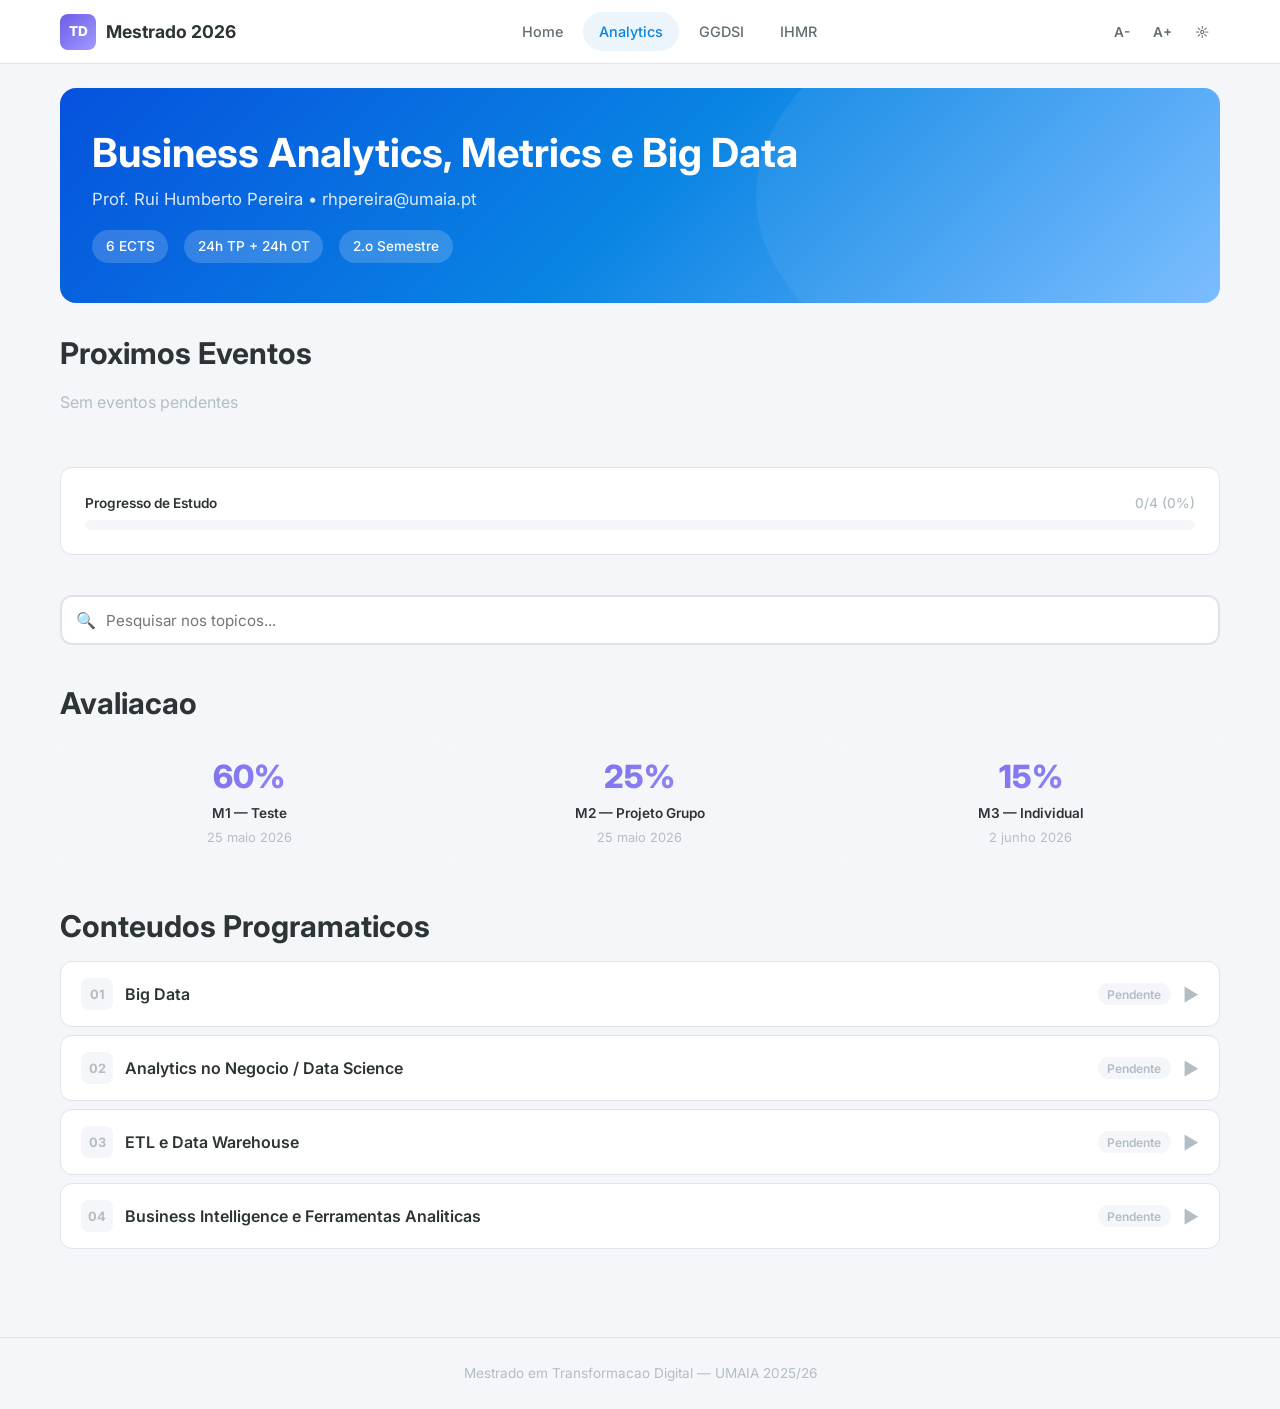
==== ba.html @ 848c6ef4 "Mestrado TD 2026 - Hub de estudo interativo Site completo com material de estudo para 3 disciplinas:" ====
<!DOCTYPE html>
<html lang="pt" data-theme="light">
<head>
  <meta charset="UTF-8">
  <meta name="viewport" content="width=device-width, initial-scale=1.0">
  <title>Business Analytics, Metrics e Big Data — Mestrado TD 2026</title>
  <link rel="preconnect" href="https://fonts.googleapis.com">
  <link href="https://fonts.googleapis.com/css2?family=Inter:wght@300;400;500;600;700;800&display=swap" rel="stylesheet">
  <link rel="stylesheet" href="styles.css">
  <link rel="icon" href="data:image/svg+xml,<svg xmlns='http://www.w3.org/2000/svg' viewBox='0 0 100 100'><text y='.9em' font-size='90'>📊</text></svg>">
</head>
<body data-page="ba">

<!-- Navbar -->
<nav class="navbar">
  <div class="container nav-container">
    <a href="index.html" class="nav-brand">
      <span class="nav-logo">TD</span>
      <span class="nav-title">Mestrado 2026</span>
    </a>
    <div class="nav-links">
      <a href="index.html" class="nav-link">Home</a>
      <a href="ba.html" class="nav-link discipline-ba">Analytics</a>
      <a href="ggdsi.html" class="nav-link discipline-ggdsi">GGDSI</a>
      <a href="ihmr.html" class="nav-link discipline-ihmr">IHMR</a>
    </div>
    <div class="nav-controls">
      <button class="btn-icon" onclick="changeFontSize(-2)" title="Diminuir fonte">A-</button>
      <button class="btn-icon" onclick="changeFontSize(2)" title="Aumentar fonte">A+</button>
      <button class="btn-icon" onclick="toggleTheme()" title="Alternar tema">
        <span class="theme-icon-light">&#9790;</span>
        <span class="theme-icon-dark">&#9788;</span>
      </button>
      <button class="btn-icon mobile-menu-btn" onclick="toggleMobile()" aria-label="Menu">&#9776;</button>
    </div>
  </div>
</nav>
<div class="nav-links-mobile-overlay" id="mobileOverlay">
  <a href="index.html" class="nav-link">Home</a>
  <a href="ba.html" class="nav-link discipline-ba">Analytics</a>
  <a href="ggdsi.html" class="nav-link discipline-ggdsi">GGDSI</a>
  <a href="ihmr.html" class="nav-link discipline-ihmr">IHMR</a>
</div>

<main class="container main-content">

  <!-- Hero -->
  <section class="hero hero-ba">
    <h1>Business Analytics, Metrics e Big Data</h1>
    <p>Prof. Rui Humberto Pereira &bull; rhpereira@umaia.pt</p>
    <div class="hero-meta">
      <span>6 ECTS</span>
      <span>24h TP + 24h OT</span>
      <span>2.o Semestre</span>
    </div>
  </section>

  <!-- Countdowns -->
  <section class="section">
    <h2>Proximos Eventos</h2>
    <div class="countdown-grid" id="countdownGrid"></div>
  </section>

  <!-- Progress -->
  <section class="section">
    <div class="card">
      <div class="progress-label">
        <span>Progresso de Estudo</span>
        <span id="progressLabel">0/4 (0%)</span>
      </div>
      <div class="progress-bar">
        <div class="progress-fill ba" id="progressBar" style="width:0%"></div>
      </div>
    </div>
  </section>

  <!-- Search -->
  <section class="section">
    <div class="search-container">
      <span class="search-icon">&#128269;</span>
      <input type="text" class="search-input" id="searchInput" placeholder="Pesquisar nos topicos...">
    </div>
  </section>

  <!-- Evaluation -->
  <section class="section">
    <h2>Avaliacao</h2>
    <div class="eval-grid">
      <div class="eval-card">
        <div class="eval-weight">60%</div>
        <div class="eval-label">M1 — Teste</div>
        <div class="eval-detail">25 maio 2026</div>
      </div>
      <div class="eval-card">
        <div class="eval-weight">25%</div>
        <div class="eval-label">M2 — Projeto Grupo</div>
        <div class="eval-detail">25 maio 2026</div>
      </div>
      <div class="eval-card">
        <div class="eval-weight">15%</div>
        <div class="eval-label">M3 — Individual</div>
        <div class="eval-detail">2 junho 2026</div>
      </div>
    </div>
  </section>

  <!-- ========== ACCORDION TOPICS ========== -->
  <section class="section">
    <h2>Conteudos Programaticos</h2>
    <div class="accordion">

      <!-- ==================== TOPIC 1: Big Data ==================== -->
      <div class="accordion-item" data-topic="ba-t1">
        <button class="accordion-header">
          <span class="topic-number">01</span>
          <span class="topic-title">Big Data</span>
          <span class="topic-status">Pendente</span>
          <span class="accordion-icon">&#9654;</span>
        </button>
        <div class="accordion-body">
          <div class="accordion-content ba-accent">

            <!-- Theory -->
            <div class="content-block">
              <h3>Teoria</h3>
              <div class="theory-text">

                <h4>1.1. Definicao de Big Data</h4>
                <p>Big Data refere-se a conjuntos de dados tao volumosos, velozes e variados que as ferramentas tradicionais de processamento de dados nao conseguem capturar, armazenar, gerir e analisar de forma eficaz. O conceito surgiu da necessidade de lidar com a explosao de dados gerados por fontes diversas: redes sociais, sensores IoT (Internet of Things), transacoes financeiras, registos medicos, logs de servidores e dispositivos moveis.</p>
                <p><strong>Principais areas de aplicacao:</strong> IoT e data sensing (sensores inteligentes em cidades, fabricas e dispositivos wearable), analise de redes sociais, medicina personalizada, detecao de fraudes financeiras, logistica e supply chain, marketing digital e retalho inteligente.</p>

                <div class="highlight-box">
                  <p><strong>Ponto-chave:</strong> Big Data nao se define apenas pelo tamanho dos dados, mas pela combinacao das suas caracteristicas fundamentais, conhecidas como os 5 V's.</p>
                </div>

                <h4>1.2. Os 5 V's do Big Data</h4>
                <p><strong>Volume:</strong> Refere-se a enorme quantidade de dados gerados continuamente. Estima-se que sejam criados mais de 2.5 quintilioes de bytes por dia. Exemplos incluem os registos de cliques em websites, dados de sensores IoT e transacoes bancarias globais. O volume exige infraestruturas distribuidas para armazenamento e processamento.</p>
                <p><strong>Velocidade (Velocity):</strong> Diz respeito a rapidez com que os dados sao gerados, recolhidos e processados. Em muitos cenarios, como deteacao de fraudes ou sistemas de recomendacao em tempo real, os dados devem ser processados com latencia minima (streaming). A velocidade implica a necessidade de processamento em tempo real ou quase real.</p>
                <p><strong>Variedade (Variety):</strong> Os dados provem de multiplas fontes e em diferentes formatos: dados estruturados (bases de dados relacionais, tabelas), semiestruturados (XML, JSON, logs) e nao estruturados (imagens, videos, texto livre, audio). A variedade exige ferramentas capazes de integrar e normalizar dados heterogeneos.</p>
                <p><strong>Veracidade (Veracity):</strong> Refere-se a qualidade, fiabilidade e precisao dos dados. Dados inconsistentes, incompletos ou com ruido podem levar a conclusoes erradas. A veracidade e critica para garantir que as analises sao confiiaveis — implica processos de limpeza, validacao e governanca de dados.</p>
                <p><strong>Valor (Value):</strong> O V mais importante. De nada serve ter enormes volumes de dados se nao se conseguir extrair informacao util e acionavel. O valor reside na capacidade de transformar dados brutos em insights que apoiem a tomada de decisao estrategica, operacional e tatica.</p>

                <h4>1.3. Apache Hadoop</h4>
                <p>O <strong>Apache Hadoop</strong> e um framework open-source para armazenamento distribuido e processamento de grandes volumes de dados em clusters de computadores comuns (commodity hardware). Foi inspirado nos papers da Google sobre o Google File System e MapReduce.</p>
                <p><strong>Componentes principais:</strong></p>
                <p><strong>HDFS (Hadoop Distributed File System):</strong> Sistema de ficheiros distribuido que divide os dados em blocos (tipicamente 128 MB) e os replica em multiplos nos (por defeito, 3 replicas) para garantir tolerancia a falhas. Segue a arquitetura master-slave com um NameNode (mestre, gere metadados) e varios DataNodes (escravos, armazenam os dados).</p>
                <p><strong>YARN (Yet Another Resource Negotiator):</strong> Gestor de recursos do cluster. Separa a gestao de recursos do processamento de dados, permitindo que multiplas aplicacoes (MapReduce, Spark, etc.) partilhem o mesmo cluster. Composto por um ResourceManager global e varios NodeManagers em cada maquina.</p>
                <p><strong>MapReduce:</strong> Modelo de programacao para processamento paralelo em larga escala. Funciona em duas fases: Map (divide o problema em sub-problemas e processa cada bloco de dados em paralelo, gerando pares chave-valor) e Reduce (agrega os resultados intermedios para produzir o resultado final). Apesar de eficaz, e lento por escrever resultados intermedios em disco.</p>
                <p><strong>Ecossistema Hadoop:</strong> Inclui ferramentas complementares como Hive (SQL sobre Hadoop), Pig (linguagem de scripts para ETL), HBase (base de dados NoSQL colunar sobre HDFS), Sqoop (transferencia de dados entre RDBMS e HDFS), Flume (ingestao de logs em streaming) e ZooKeeper (coordenacao de servicos distribuidos).</p>

                <h4>1.4. Apache Spark</h4>
                <p><strong>Apache Spark</strong> e um motor de processamento unificado e distribuido, desenhado para ser ate 100 vezes mais rapido que o MapReduce do Hadoop, gracas ao processamento em memoria (in-memory). Enquanto o MapReduce escreve resultados intermedios em disco entre etapas, o Spark mantem os dados em memoria RAM (usando a estrutura RDD — Resilient Distributed Datasets).</p>
                <p><strong>Arquitetura do Spark:</strong> Composta por um Driver Program (programa principal que cria o SparkContext), um Cluster Manager (pode ser YARN, Mesos ou standalone) e Executors (processos worker que executam tarefas em paralelo nos nos do cluster).</p>
                <p><strong>Modulos do Spark:</strong></p>
                <p><strong>Spark SQL:</strong> Permite consultas SQL sobre dados estruturados e semiestruturados. Utiliza DataFrames e Datasets como abstracoes de alto nivel. Suporta diversas fontes de dados (Parquet, JSON, CSV, JDBC).</p>
                <p><strong>Spark Streaming:</strong> Processamento de dados em tempo real usando micro-batches.</p>
                <p><strong>MLlib:</strong> Biblioteca de Machine Learning com algoritmos de classificacao, regressao, clustering e filtragem colaborativa.</p>
                <p><strong>GraphX:</strong> Processamento e analise de grafos (redes sociais, grafos de conhecimento).</p>

                <div class="highlight-box">
                  <p><strong>Spark vs Hadoop MapReduce:</strong> O Spark e ideal para processamento iterativo (como ML) e interativo, enquanto o MapReduce e mais adequado para jobs batch de grande escala onde a memoria nao e suficiente. O Spark pode correr sobre YARN, utilizando o HDFS do Hadoop para armazenamento.</p>
                </div>

                <h4>1.5. Bases de Dados Relacionais (Recapitulacao)</h4>
                <p>As bases de dados relacionais (RDBMS) organizam os dados em tabelas com linhas e colunas, seguindo o modelo relacional proposto por E.F. Codd em 1970. Utilizam <strong>SQL</strong> (Structured Query Language) para manipulacao e consulta de dados.</p>
                <p><strong>Propriedades ACID:</strong></p>
                <p><strong>Atomicidade (Atomicity):</strong> Cada transacao e executada por completo ou nao e executada de todo — nao ha estados intermedios.</p>
                <p><strong>Consistencia (Consistency):</strong> Uma transacao leva a base de dados de um estado valido a outro estado valido, respeitando todas as regras e restricoes definidas.</p>
                <p><strong>Isolamento (Isolation):</strong> Transacoes concorrentes nao interferem entre si — cada uma executa como se fosse a unica.</p>
                <p><strong>Durabilidade (Durability):</strong> Uma vez confirmada (committed), uma transacao persiste mesmo em caso de falha do sistema.</p>
                <p><strong>Normalizacao:</strong></p>
                <p><strong>1NF (Primeira Forma Normal):</strong> Todos os atributos contem valores atomicos (indivisiveis) e nao ha grupos repetidos.</p>
                <p><strong>2NF (Segunda Forma Normal):</strong> Satisfaz a 1NF e todos os atributos nao-chave dependem totalmente da chave primaria (elimina dependencias parciais).</p>
                <p><strong>3NF (Terceira Forma Normal):</strong> Satisfaz a 2NF e nenhum atributo nao-chave depende transitivamente da chave primaria (elimina dependencias transitivas).</p>

                <h4>1.6. Bases de Dados NoSQL</h4>
                <p>NoSQL (Not Only SQL) designa bases de dados nao-relacionais, concebidas para cenarios onde as RDBMS tradicionais apresentam limitacoes de escalabilidade, flexibilidade de schema ou desempenho com grandes volumes de dados.</p>
                <p><strong>4 tipos principais:</strong></p>
                <p><strong>Key-Value (Chave-Valor):</strong> O modelo mais simples. Armazena dados como pares chave-valor, semelhante a um dicionario. Muito rapido para leituras e escritas simples. Exemplos: Redis, Amazon DynamoDB, Riak. Uso tipico: caching, sessoes de utilizador, preferencias.</p>
                <p><strong>Column-oriented (Colunar / Wide Column):</strong> Organiza dados por colunas em vez de linhas, agrupando colunas em familias de colunas. Eficiente para consultas analiticas sobre grandes datasets. Exemplos: Apache Cassandra, HBase, Google Bigtable. Uso tipico: analise de series temporais, dados de IoT.</p>
                <p><strong>Document (Documento):</strong> Armazena dados como documentos (geralmente JSON ou BSON), com schema flexivel — cada documento pode ter estrutura diferente. Exemplos: MongoDB, CouchDB, Amazon DocumentDB. Uso tipico: gestao de conteudo, catalogos de produtos, perfis de utilizador.</p>
                <p><strong>Graph (Grafo):</strong> Concebido para dados altamente interligados. Armazena entidades como nos e as relacoes como arestas. Eficiente para consultas de travessia (traversal) em grafos. Exemplos: Neo4j, Amazon Neptune, ArangoDB. Uso tipico: redes sociais, detecao de fraude, motores de recomendacao.</p>

                <h4>1.7. Teorema CAP vs ACID</h4>
                <p>O <strong>Teorema CAP</strong> (Brewer, 2000) afirma que num sistema distribuido e impossivel garantir simultaneamente as tres propriedades:</p>
                <p><strong>Consistency (Consistencia):</strong> Todos os nos veem os mesmos dados ao mesmo tempo.</p>
                <p><strong>Availability (Disponibilidade):</strong> Cada pedido recebe uma resposta (sucesso ou falha), sem garantia de que e a versao mais recente.</p>
                <p><strong>Partition Tolerance (Tolerancia a Particoes):</strong> O sistema continua a funcionar mesmo que a comunicacao entre nos falhe.</p>
                <p>Um sistema distribuido deve escolher duas das tres. Na pratica, como as particoes de rede sao inevitaveis, a escolha real e entre <strong>CP</strong> (Consistencia + Particao, sacrificando disponibilidade — ex.: HBase, MongoDB) e <strong>AP</strong> (Disponibilidade + Particao, sacrificando consistencia forte — ex.: Cassandra, DynamoDB).</p>
                <p>Enquanto o ACID garante consistencia forte em bases de dados centralizadas, muitos sistemas NoSQL adotam o modelo <strong>BASE</strong> (Basically Available, Soft state, Eventually consistent), aceitando consistencia eventual em troca de maior disponibilidade e escalabilidade horizontal.</p>

                <h4>1.8. Formatos de Dados</h4>
                <p><strong>CSV (Comma-Separated Values):</strong> Formato textual simples, legivel por humanos. Cada linha e um registo e os campos sao separados por virgulas. Nao suporta tipos de dados nem schema. Muito usado para importacao/exportacao simples.</p>
                <p><strong>XML (eXtensible Markup Language):</strong> Formato textual hierarquico baseado em tags. Suporta schemas complexos (XSD) e validacao. Verboso (ocupa mais espaco). Muito usado em integracao de sistemas legados e servicos web SOAP.</p>
                <p><strong>JSON (JavaScript Object Notation):</strong> Formato textual leve e legivel, baseado em pares chave-valor e arrays. Menos verboso que XML. Padrao de facto para APIs REST e aplicacoes web. Suporta tipos basicos (string, number, boolean, null, array, object).</p>
                <p><strong>AVRO:</strong> Formato binario orientado a linhas, desenvolvido pelo Apache. Inclui o schema no proprio ficheiro (auto-descritivo). Excelente para serializacao de dados e evolucao de schemas. Muito usado em pipelines Kafka e ingestao de dados.</p>
                <p><strong>ORC (Optimized Row Columnar):</strong> Formato binario colunar otimizado para Hive. Oferece compressao elevada e suporte a predicados de filtragem (predicate pushdown). Ideal para queries analiticas sobre Hadoop.</p>
                <p><strong>Parquet:</strong> Formato binario colunar do ecossistema Apache. Suporta nested data, compressao por coluna e codificacao eficiente. Padrao de facto para Spark e data lakes. Ideal para consultas analiticas que acedem a poucas colunas de datasets com muitas colunas.</p>

              </div>
            </div>

            <!-- Concept Cards -->
            <div class="content-block">
              <h3>Conceitos-Chave</h3>
              <div class="concept-grid">
                <div class="concept-card">
                  <h4>5 V's do Big Data</h4>
                  <p>Volume, Velocidade, Variedade, Veracidade e Valor — as cinco dimensoes que caracterizam Big Data.</p>
                </div>
                <div class="concept-card">
                  <h4>HDFS</h4>
                  <p>Sistema de ficheiros distribuido do Hadoop. Divide dados em blocos replicados em multiplos nos para tolerancia a falhas.</p>
                </div>
                <div class="concept-card">
                  <h4>MapReduce</h4>
                  <p>Modelo de processamento paralelo: Map (divide e processa) e Reduce (agrega resultados). Baseado em disco.</p>
                </div>
                <div class="concept-card">
                  <h4>Spark In-Memory</h4>
                  <p>Motor de processamento que mantem dados em RAM (RDD), sendo ate 100x mais rapido que MapReduce para tarefas iterativas.</p>
                </div>
                <div class="concept-card">
                  <h4>ACID</h4>
                  <p>Atomicidade, Consistencia, Isolamento e Durabilidade — garantias de transacoes em bases de dados relacionais.</p>
                </div>
                <div class="concept-card">
                  <h4>Teorema CAP</h4>
                  <p>Num sistema distribuido, so e possivel garantir 2 de 3: Consistencia, Disponibilidade, Tolerancia a Particoes.</p>
                </div>
                <div class="concept-card">
                  <h4>NoSQL</h4>
                  <p>Bases de dados nao-relacionais em 4 tipos: Key-Value, Colunar, Documento e Grafo — escalabilidade horizontal.</p>
                </div>
                <div class="concept-card">
                  <h4>Parquet vs ORC</h4>
                  <p>Formatos binarios colunares otimizados para analytics. Parquet e padrao do Spark; ORC e otimizado para Hive.</p>
                </div>
              </div>
            </div>

            <!-- Flashcards -->
            <div class="content-block">
              <h3>Flashcards</h3>
              <p class="flashcard-hint">Clique no cartao para ver a resposta</p>
              <div class="flashcard-grid">
                <div class="flashcard">
                  <div class="flashcard-inner">
                    <div class="flashcard-front">O que e o "Volume" nos 5 V's do Big Data?</div>
                    <div class="flashcard-back">Refere-se a enorme quantidade de dados gerados continuamente (quintilioes de bytes/dia), exigindo infraestruturas distribuidas.</div>
                  </div>
                </div>
                <div class="flashcard">
                  <div class="flashcard-inner">
                    <div class="flashcard-front">O que e o "Valor" nos 5 V's do Big Data?</div>
                    <div class="flashcard-back">A capacidade de transformar dados brutos em insights uteis e acionaveis que apoiem a tomada de decisao. E o V mais importante.</div>
                  </div>
                </div>
                <div class="flashcard">
                  <div class="flashcard-inner">
                    <div class="flashcard-front">Quais sao os 3 componentes principais do Apache Hadoop?</div>
                    <div class="flashcard-back">HDFS (armazenamento distribuido), YARN (gestao de recursos) e MapReduce (processamento paralelo).</div>
                  </div>
                </div>
                <div class="flashcard">
                  <div class="flashcard-inner">
                    <div class="flashcard-front">Qual a principal vantagem do Spark sobre o MapReduce?</div>
                    <div class="flashcard-back">O Spark processa dados em memoria (in-memory) usando RDD, sendo ate 100x mais rapido. O MapReduce escreve resultados intermedios em disco.</div>
                  </div>
                </div>
                <div class="flashcard">
                  <div class="flashcard-inner">
                    <div class="flashcard-front">Quais sao os 4 tipos de bases de dados NoSQL?</div>
                    <div class="flashcard-back">Key-Value (Redis), Colunar (Cassandra), Documento (MongoDB) e Grafo (Neo4j).</div>
                  </div>
                </div>
                <div class="flashcard">
                  <div class="flashcard-inner">
                    <div class="flashcard-front">O que afirma o Teorema CAP?</div>
                    <div class="flashcard-back">Num sistema distribuido, e impossivel garantir simultaneamente Consistencia, Disponibilidade e Tolerancia a Particoes — deve-se escolher 2 de 3.</div>
                  </div>
                </div>
                <div class="flashcard">
                  <div class="flashcard-inner">
                    <div class="flashcard-front">O que significa o modelo BASE em NoSQL?</div>
                    <div class="flashcard-back">Basically Available, Soft state, Eventually consistent — aceita consistencia eventual em troca de maior disponibilidade e escalabilidade.</div>
                  </div>
                </div>
                <div class="flashcard">
                  <div class="flashcard-inner">
                    <div class="flashcard-front">Qual a diferenca entre Parquet e CSV?</div>
                    <div class="flashcard-back">Parquet e binario, colunar, comprimido e tipado — ideal para analytics. CSV e textual, orientado a linhas, sem tipos — simples mas ineficiente para grandes volumes.</div>
                  </div>
                </div>
              </div>
            </div>

            <!-- Quiz -->
            <div class="content-block">
              <h3>Quiz</h3>

              <div class="quiz-block">
                <p class="quiz-question-text">1. Qual dos seguintes NAO e um dos 5 V's do Big Data?</p>
                <div class="quiz-options">
                  <button class="quiz-option">Volume</button>
                  <button class="quiz-option" data-correct="true">Virtualidade</button>
                  <button class="quiz-option">Veracidade</button>
                  <button class="quiz-option">Valor</button>
                </div>
              </div>

              <div class="quiz-block">
                <p class="quiz-question-text">2. No Hadoop, qual componente e responsavel pela gestao de recursos do cluster?</p>
                <div class="quiz-options">
                  <button class="quiz-option">HDFS</button>
                  <button class="quiz-option">MapReduce</button>
                  <button class="quiz-option" data-correct="true">YARN</button>
                  <button class="quiz-option">Hive</button>
                </div>
              </div>

              <div class="quiz-block">
                <p class="quiz-question-text">3. Qual a principal diferenca do Apache Spark em relacao ao MapReduce?</p>
                <div class="quiz-options">
                  <button class="quiz-option">O Spark nao usa clusters</button>
                  <button class="quiz-option" data-correct="true">O Spark processa dados em memoria (in-memory)</button>
                  <button class="quiz-option">O Spark so funciona com dados estruturados</button>
                  <button class="quiz-option">O Spark nao suporta SQL</button>
                </div>
              </div>

              <div class="quiz-block">
                <p class="quiz-question-text">4. O MongoDB e um exemplo de que tipo de base de dados NoSQL?</p>
                <div class="quiz-options">
                  <button class="quiz-option">Key-Value</button>
                  <button class="quiz-option">Column-oriented</button>
                  <button class="quiz-option" data-correct="true">Document</button>
                  <button class="quiz-option">Graph</button>
                </div>
              </div>

              <div class="quiz-block">
                <p class="quiz-question-text">5. Segundo o Teorema CAP, um sistema distribuido com Tolerancia a Particoes deve escolher entre:</p>
                <div class="quiz-options">
                  <button class="quiz-option">Volume e Velocidade</button>
                  <button class="quiz-option" data-correct="true">Consistencia e Disponibilidade</button>
                  <button class="quiz-option">Atomicidade e Durabilidade</button>
                  <button class="quiz-option">Escalabilidade e Desempenho</button>
                </div>
              </div>

              <div class="quiz-block">
                <p class="quiz-question-text">6. Qual formato de dados e binario, colunar e considerado o padrao de facto para Apache Spark?</p>
                <div class="quiz-options">
                  <button class="quiz-option">CSV</button>
                  <button class="quiz-option">JSON</button>
                  <button class="quiz-option">AVRO</button>
                  <button class="quiz-option" data-correct="true">Parquet</button>
                </div>
              </div>

              <div class="quiz-score hidden quiz-score-display"></div>
              <button class="quiz-reset" onclick="resetQuiz(this)">Repetir Quiz</button>
            </div>

            <!-- Mark studied -->
            <div class="content-block text-center">
              <button class="btn btn-success btn-sm mark-studied" onclick="toggleStudied('ba-t1')">Marcar como estudado</button>
            </div>

          </div>
        </div>
      </div>

      <!-- ==================== TOPIC 2: Analytics no Negocio / Data Science ==================== -->
      <div class="accordion-item" data-topic="ba-t2">
        <button class="accordion-header">
          <span class="topic-number">02</span>
          <span class="topic-title">Analytics no Negocio / Data Science</span>
          <span class="topic-status">Pendente</span>
          <span class="accordion-icon">&#9654;</span>
        </button>
        <div class="accordion-body">
          <div class="accordion-content ba-accent">

            <!-- Theory -->
            <div class="content-block">
              <h3>Teoria</h3>
              <div class="theory-text">

                <h4>2.1. Data Science vs Data Analytics vs Machine Learning</h4>
                <p><strong>Data Science</strong> e o campo interdisciplinar que combina matematica, estatistica, programacao e conhecimento de dominio para extrair conhecimento e insights a partir de dados estruturados e nao estruturados. E o conceito mais abrangente, englobando a recolha, limpeza, exploracao, modelacao e comunicacao de resultados.</p>
                <p><strong>Data Analytics</strong> e uma subarea da Data Science focada na analise e interpretacao de dados para apoiar a tomada de decisao. Envolve a aplicacao de tecnicas estatisticas e ferramentas de visualizacao para identificar padroes, tendencias e anomalias nos dados.</p>
                <p><strong>Machine Learning</strong> e uma subarea da Inteligencia Artificial (e da Data Science) que permite aos computadores aprender a partir de dados sem serem explicitamente programados. Os algoritmos de ML melhoram o seu desempenho com a experiencia (dados de treino).</p>
                <p><strong>Hierarquia:</strong> Data Science (campo amplo) &gt; Data Analytics (analise para decisao) &gt; Machine Learning (aprendizagem automatica, tecnica especifica dentro da ciencia de dados).</p>

                <h4>2.2. Os Tres Tipos de Analytics</h4>
                <p><strong>Analytics Descritiva (Descriptive Analytics):</strong> Responde a pergunta "O que aconteceu?" e "O que esta a acontecer?". Utiliza dashboards, relatorios, KPIs, visualizacao de dados e estatistica descritiva (media, mediana, desvio padrao) para sumarizar dados historicos e presentes. Ferramentas tipicas: Power BI, Tableau, Excel. E o tipo mais basico e mais utilizado pelas organizacoes.</p>
                <p><strong>Analytics Preditiva (Predictive Analytics):</strong> Responde a pergunta "O que vai acontecer?". Utiliza tecnicas de Machine Learning, data mining, modelacao estatistica e analise de series temporais para prever eventos futuros com base em padroes historicos. Exemplos: previsao de churn de clientes, estimativa de vendas, detecao de fraudes, scoring de credito.</p>
                <p><strong>Analytics Prescritiva (Prescriptive Analytics):</strong> Responde a pergunta "O que devemos fazer?". O tipo mais avancado, combina resultados de analytics preditiva com tecnicas de otimizacao, simulacao, teoria de jogos e regras de negocio para recomendar acoes concretas. Exemplos: otimizacao de rotas logisticas, alocacao de recursos, pricing dinamico, recomendacao de tratamentos medicos.</p>

                <div class="highlight-box">
                  <p><strong>Progressao:</strong> Descritiva (passado) &rarr; Preditiva (futuro) &rarr; Prescritiva (acao). A maturidade analitica de uma organizacao aumenta ao longo desta progressao, assim como o valor e a complexidade.</p>
                </div>

                <h4>2.3. Algoritmos de Machine Learning</h4>
                <p><strong>Decision Trees (Arvores de Decisao):</strong> Modelo que cria uma estrutura hierarquica em forma de arvore, onde cada no interno representa um teste sobre um atributo, cada ramo representa o resultado do teste, e cada folha representa uma classe ou valor. Facil de interpretar e visualizar. Propenso a overfitting.</p>
                <p><strong>Naive Bayes:</strong> Classificador probabilistico baseado no Teorema de Bayes, assumindo independencia condicional entre os atributos (pressuposto naive). Apesar desta simplificacao, funciona bem em muitos cenarios reais, especialmente na classificacao de texto e filtragem de spam.</p>
                <p><strong>Random Forest:</strong> Metodo de ensemble que combina multiplas arvores de decisao (tipicamente centenas), cada uma treinada numa amostra aleatoria dos dados (bagging) e usando um subconjunto aleatorio de atributos. O resultado final e obtido por votacao (classificacao) ou media (regressao). Reduz o overfitting em relacao a uma arvore individual.</p>
                <p><strong>K-means:</strong> Algoritmo de clustering nao supervisionado que particiona os dados em K grupos (clusters), onde cada ponto pertence ao cluster cujo centroide esta mais proximo. Processo iterativo: (1) inicializa K centroides, (2) atribui cada ponto ao centroide mais proximo, (3) recalcula os centroides, (4) repete ate convergir.</p>
                <p><strong>Neural Networks (Redes Neuronais):</strong> Modelos inspirados no cerebro humano, compostos por neuronios artificiais organizados em camadas (input, hidden, output). Cada conexao tem um peso que e ajustado durante o treino. Deep Learning refere-se a redes neuronais com muitas camadas ocultas. Aplicacoes: visao computacional, processamento de linguagem natural, reconhecimento de voz.</p>

                <h4>2.4. Tipos de Aprendizagem</h4>
                <p><strong>Supervised Learning (Aprendizagem Supervisionada):</strong> O modelo aprende a partir de dados rotulados (com a resposta correta). O objetivo e aprender uma funcao que mapeie inputs em outputs. Inclui tarefas de classificacao (prever uma categoria) e regressao (prever um valor numerico). Exemplos: detecao de spam, previsao de precos, diagnostico medico.</p>
                <p><strong>Unsupervised Learning (Aprendizagem Nao Supervisionada):</strong> O modelo aprende a partir de dados nao rotulados, procurando padroes e estruturas ocultas. Inclui tarefas de clustering (agrupar dados semelhantes), reducao de dimensionalidade (PCA) e detecao de anomalias. Exemplos: segmentacao de clientes, analise de cestas de compras.</p>
                <p><strong>Reinforcement Learning (Aprendizagem por Reforco):</strong> O agente aprende atraves de interacao com um ambiente, recebendo recompensas (positivas ou negativas) pelas suas acoes. O objetivo e maximizar a recompensa acumulada ao longo do tempo. Exemplos: jogos (AlphaGo), conducao autonoma, robotica, otimizacao de portfolios financeiros.</p>

                <h4>2.5. Data Mining</h4>
                <p>Data Mining e o processo de descobrir padroes interessantes, correlacoes e anomalias em grandes conjuntos de dados, usando metodos na intersecao de estatistica, Machine Learning e sistemas de bases de dados.</p>
                <p><strong>Clustering:</strong> Agrupar dados semelhantes em clusters sem rotulos pre-definidos. Algoritmos: K-means, DBSCAN, Hierarchical Clustering.</p>
                <p><strong>Classification (Classificacao):</strong> Atribuir uma categoria (classe) a novas observacoes com base num modelo treinado. Algoritmos: Decision Trees, SVM, Naive Bayes, KNN.</p>
                <p><strong>Regression (Regressao):</strong> Prever um valor numerico continuo. Algoritmos: Regressao Linear, Regressao Logistica (apesar do nome, usada para classificacao binaria), Regressao Polinomial.</p>
                <p><strong>Association Rules (Regras de Associacao):</strong> Descobrir relacoes interessantes entre variaveis em bases de dados transacionais. Algoritmo mais conhecido: Apriori. Metricas: Support, Confidence, Lift. Exemplo classico: "Clientes que compram pao e manteiga tambem compram leite" (market basket analysis).</p>

                <h4>2.6. Metodologia CRISP-DM</h4>
                <p><strong>CRISP-DM</strong> (Cross-Industry Standard Process for Data Mining) e a metodologia padrao mais utilizada para projetos de data mining e data science. Composta por 6 fases iterativas:</p>
                <p><strong>1. Business Understanding (Compreensao do Negocio):</strong> Definir os objetivos do projeto do ponto de vista do negocio. Avaliar a situacao atual, definir criterios de sucesso e elaborar o plano do projeto.</p>
                <p><strong>2. Data Understanding (Compreensao dos Dados):</strong> Recolher os dados iniciais, explorar e descrever os dados (estatisticas, visualizacoes), verificar a qualidade dos dados (valores em falta, outliers, inconsistencias).</p>
                <p><strong>3. Data Preparation (Preparacao dos Dados):</strong> Selecionar, limpar, construir (feature engineering), integrar e formatar os dados para modelacao. Tipicamente a fase mais demorada (pode ocupar 60-80% do tempo do projeto).</p>
                <p><strong>4. Modeling (Modelacao):</strong> Selecionar tecnicas de modelacao, desenhar os testes, construir e calibrar os modelos. Dividir os dados em conjuntos de treino e teste.</p>
                <p><strong>5. Evaluation (Avaliacao):</strong> Avaliar os modelos em relacao aos objetivos de negocio, rever o processo, decidir os proximos passos. Garantir que o modelo resolve o problema real e nao apenas o tecnico.</p>
                <p><strong>6. Deployment (Implementacao):</strong> Planear e executar a implementacao do modelo em producao. Criar plano de monitorizacao e manutencao. Produzir relatorio final e rever o projeto.</p>

                <h4>2.7. Business Intelligence vs Business Analytics</h4>
                <p><strong>Business Intelligence (BI):</strong> Foco no passado e presente. Utiliza dados historicos para gerar relatorios, dashboards e alertas. Responde a "o que aconteceu?" e "o que esta a acontecer?". Mais orientado a reporting e monitorizacao operacional. Ferramentas: Power BI, Tableau, Qlik, SSRS.</p>
                <p><strong>Business Analytics (BA):</strong> Foco no futuro e na acao. Vai alem do BI, incorporando tecnicas preditivas e prescritivas. Responde a "o que vai acontecer?" e "o que devemos fazer?". Mais orientado a modelacao estatistica e otimizacao. Ferramentas: Python, R, SAS, SPSS, alem das ferramentas de BI.</p>
                <p>Na pratica, os dois conceitos sao complementares: o BI fornece a base (dados fiveis, visualizacoes, KPIs) sobre a qual o BA constroi modelos avancados para previsao e prescricao.</p>

              </div>
            </div>

            <!-- Concept Cards -->
            <div class="content-block">
              <h3>Conceitos-Chave</h3>
              <div class="concept-grid">
                <div class="concept-card">
                  <h4>Analytics Descritiva</h4>
                  <p>"O que aconteceu?" — Dashboards, KPIs, relatorios. O tipo mais basico e comum de analytics.</p>
                </div>
                <div class="concept-card">
                  <h4>Analytics Preditiva</h4>
                  <p>"O que vai acontecer?" — Machine Learning, modelacao estatistica para prever eventos futuros.</p>
                </div>
                <div class="concept-card">
                  <h4>Analytics Prescritiva</h4>
                  <p>"O que devemos fazer?" — Otimizacao e simulacao para recomendar acoes concretas.</p>
                </div>
                <div class="concept-card">
                  <h4>CRISP-DM</h4>
                  <p>Metodologia em 6 fases: Business Understanding, Data Understanding, Data Preparation, Modeling, Evaluation, Deployment.</p>
                </div>
                <div class="concept-card">
                  <h4>Random Forest</h4>
                  <p>Ensemble de multiplas arvores de decisao com bagging. Reduz overfitting e melhora a precisao.</p>
                </div>
                <div class="concept-card">
                  <h4>Regras de Associacao</h4>
                  <p>Algoritmo Apriori para descobrir relacoes em dados transacionais. Metricas: Support, Confidence, Lift.</p>
                </div>
              </div>
            </div>

            <!-- Flashcards -->
            <div class="content-block">
              <h3>Flashcards</h3>
              <p class="flashcard-hint">Clique no cartao para ver a resposta</p>
              <div class="flashcard-grid">
                <div class="flashcard">
                  <div class="flashcard-inner">
                    <div class="flashcard-front">Quais sao os 3 tipos de Analytics?</div>
                    <div class="flashcard-back">Descritiva (o que aconteceu?), Preditiva (o que vai acontecer?) e Prescritiva (o que devemos fazer?).</div>
                  </div>
                </div>
                <div class="flashcard">
                  <div class="flashcard-inner">
                    <div class="flashcard-front">Qual a diferenca entre aprendizagem supervisionada e nao supervisionada?</div>
                    <div class="flashcard-back">Supervisionada usa dados rotulados (com resposta conhecida). Nao supervisionada usa dados sem rotulos, procurando padroes ocultos (ex.: clustering).</div>
                  </div>
                </div>
                <div class="flashcard">
                  <div class="flashcard-inner">
                    <div class="flashcard-front">O que e o algoritmo K-means?</div>
                    <div class="flashcard-back">Algoritmo de clustering nao supervisionado que particiona dados em K grupos, atribuindo cada ponto ao centroide mais proximo iterativamente.</div>
                  </div>
                </div>
                <div class="flashcard">
                  <div class="flashcard-inner">
                    <div class="flashcard-front">Quais sao as 6 fases do CRISP-DM?</div>
                    <div class="flashcard-back">1. Business Understanding, 2. Data Understanding, 3. Data Preparation, 4. Modeling, 5. Evaluation, 6. Deployment.</div>
                  </div>
                </div>
                <div class="flashcard">
                  <div class="flashcard-inner">
                    <div class="flashcard-front">O que e Random Forest?</div>
                    <div class="flashcard-back">Metodo ensemble que combina multiplas arvores de decisao treinadas com bagging e subconjuntos aleatorios de atributos, reduzindo overfitting.</div>
                  </div>
                </div>
                <div class="flashcard">
                  <div class="flashcard-inner">
                    <div class="flashcard-front">O que sao Regras de Associacao?</div>
                    <div class="flashcard-back">Tecnica de data mining para descobrir relacoes em dados transacionais (ex.: market basket analysis). Algoritmo Apriori. Metricas: Support, Confidence, Lift.</div>
                  </div>
                </div>
                <div class="flashcard">
                  <div class="flashcard-inner">
                    <div class="flashcard-front">Qual a diferenca entre BI e BA?</div>
                    <div class="flashcard-back">BI foca no passado/presente (relatorios, dashboards). BA foca no futuro/acao (modelos preditivos e prescritivos). Sao complementares.</div>
                  </div>
                </div>
                <div class="flashcard">
                  <div class="flashcard-inner">
                    <div class="flashcard-front">O que e Reinforcement Learning?</div>
                    <div class="flashcard-back">Aprendizagem por reforco: um agente interage com um ambiente, recebendo recompensas pelas suas acoes, e aprende a maximizar a recompensa acumulada.</div>
                  </div>
                </div>
              </div>
            </div>

            <!-- Quiz -->
            <div class="content-block">
              <h3>Quiz</h3>

              <div class="quiz-block">
                <p class="quiz-question-text">1. Qual tipo de analytics responde a pergunta "O que devemos fazer?"</p>
                <div class="quiz-options">
                  <button class="quiz-option">Descritiva</button>
                  <button class="quiz-option">Preditiva</button>
                  <button class="quiz-option" data-correct="true">Prescritiva</button>
                  <button class="quiz-option">Diagnostica</button>
                </div>
              </div>

              <div class="quiz-block">
                <p class="quiz-question-text">2. O K-means e um exemplo de que tipo de aprendizagem?</p>
                <div class="quiz-options">
                  <button class="quiz-option">Supervisionada</button>
                  <button class="quiz-option" data-correct="true">Nao supervisionada</button>
                  <button class="quiz-option">Por reforco</button>
                  <button class="quiz-option">Semi-supervisionada</button>
                </div>
              </div>

              <div class="quiz-block">
                <p class="quiz-question-text">3. Qual fase do CRISP-DM tipicamente consome mais tempo (60-80%)?</p>
                <div class="quiz-options">
                  <button class="quiz-option">Business Understanding</button>
                  <button class="quiz-option">Data Understanding</button>
                  <button class="quiz-option" data-correct="true">Data Preparation</button>
                  <button class="quiz-option">Modeling</button>
                </div>
              </div>

              <div class="quiz-block">
                <p class="quiz-question-text">4. Qual algoritmo e mais utilizado para market basket analysis?</p>
                <div class="quiz-options">
                  <button class="quiz-option">K-means</button>
                  <button class="quiz-option">Decision Tree</button>
                  <button class="quiz-option">Random Forest</button>
                  <button class="quiz-option" data-correct="true">Apriori</button>
                </div>
              </div>

              <div class="quiz-block">
                <p class="quiz-question-text">5. Qual a principal caracteristica do Naive Bayes?</p>
                <div class="quiz-options">
                  <button class="quiz-option">Usa ensemble de modelos</button>
                  <button class="quiz-option" data-correct="true">Assume independencia condicional entre atributos</button>
                  <button class="quiz-option">Requer dados nao rotulados</button>
                  <button class="quiz-option">Funciona apenas com dados numericos</button>
                </div>
              </div>

              <div class="quiz-block">
                <p class="quiz-question-text">6. Qual a diferenca principal entre BI e BA?</p>
                <div class="quiz-options">
                  <button class="quiz-option">BI usa Python e BA usa Excel</button>
                  <button class="quiz-option">BI e mais caro que BA</button>
                  <button class="quiz-option" data-correct="true">BI foca no passado/presente; BA foca no futuro/acao</button>
                  <button class="quiz-option">Nao ha diferenca, sao sinonimos</button>
                </div>
              </div>

              <div class="quiz-score hidden quiz-score-display"></div>
              <button class="quiz-reset" onclick="resetQuiz(this)">Repetir Quiz</button>
            </div>

            <!-- Mark studied -->
            <div class="content-block text-center">
              <button class="btn btn-success btn-sm mark-studied" onclick="toggleStudied('ba-t2')">Marcar como estudado</button>
            </div>

          </div>
        </div>
      </div>

      <!-- ==================== TOPIC 3: ETL e Data Warehouse ==================== -->
      <div class="accordion-item" data-topic="ba-t3">
        <button class="accordion-header">
          <span class="topic-number">03</span>
          <span class="topic-title">ETL e Data Warehouse</span>
          <span class="topic-status">Pendente</span>
          <span class="accordion-icon">&#9654;</span>
        </button>
        <div class="accordion-body">
          <div class="accordion-content ba-accent">

            <!-- Theory -->
            <div class="content-block">
              <h3>Teoria</h3>
              <div class="theory-text">

                <h4>3.1. Taxonomia de Dados (Stevens, 1946)</h4>
                <p>Stanley Smith Stevens propôs em 1946 uma classificacao dos niveis de medicao em quatro escalas, que continua a ser fundamental para a escolha de tecnicas analiticas adequadas:</p>
                <p><strong>Nominal:</strong> Dados categoricos sem ordem inerente. Apenas permitem operacoes de igualdade/diferenca. Exemplos: cor dos olhos, genero, codigo postal, grupo sanguineo. Medida de tendencia central: moda.</p>
                <p><strong>Ordinal:</strong> Dados categoricos com uma ordem natural, mas os intervalos entre valores nao sao iguais ou mensuráveis. Exemplos: grau de satisfacao (mau, razoavel, bom, excelente), nivel de escolaridade, classificacao militar. Medida central: mediana.</p>
                <p><strong>Intervalo (Interval):</strong> Dados numericos com intervalos iguais e significativos entre valores, mas sem um zero absoluto. Exemplos: temperatura em Celsius ou Fahrenheit (0°C nao significa ausencia de temperatura), datas no calendario. Permitem adicao e subtracao. Medida central: media.</p>
                <p><strong>Racio (Ratio):</strong> Dados numericos com intervalos iguais e um zero absoluto significativo (zero indica ausencia da quantidade). Exemplos: peso, altura, idade, salario, distancia. Permitem todas as operacoes aritmeticas, incluindo rácios. Medida central: media geometrica, media aritmetica.</p>

                <h4>3.2. Processo ETL</h4>
                <p><strong>ETL</strong> (Extract, Transform, Load) e o processo fundamental para integrar dados de multiplas fontes num repositorio centralizado, tipicamente um Data Warehouse.</p>
                <p><strong>Extract (Extracao):</strong> Recolha de dados de diversas fontes operacionais: bases de dados transacionais (OLTP), ficheiros CSV/XML/JSON, APIs, ERPs, CRMs, spreadsheets, fontes externas. Os dados sao copiados para uma <strong>Data Staging Area (DSA)</strong> — uma area temporaria de armazenamento intermediario.</p>
                <p><strong>Transform (Transformacao):</strong> Aplicacao de regras de negocio e operacoes de limpeza sobre os dados na DSA. Inclui: limpeza de dados (correcao de erros, tratamento de valores nulos e duplicados), padronizacao de formatos (datas, moedas, unidades), deduplicacao, enriquecimento de dados, agregacao, calculo de metricas derivadas, mapeamento de codigos e conversao de tipos.</p>
                <p><strong>Load (Carregamento):</strong> Transferencia dos dados transformados para o Data Warehouse. Pode ser: Full Load (carregamento completo, substituindo todos os dados — usado na carga inicial) ou Incremental Load (carrega apenas dados novos ou alterados desde a ultima carga — usado em cargas periodicas).</p>

                <div class="highlight-box">
                  <p><strong>Data Staging Area (DSA):</strong> Area intermediaria entre as fontes operacionais e o Data Warehouse. Funciona como um buffer onde os dados sao temporariamente armazenados durante o processo ETL, permitindo transformacoes sem impactar os sistemas fonte nem o DW.</p>
                </div>

                <h4>3.3. Data Warehouse: Definicoes</h4>
                <p><strong>Definicao de Inmon (1992):</strong> "Um Data Warehouse e uma colecao de dados orientada por assunto, integrada, variante no tempo e nao volatil, que suporta o processo de tomada de decisao da gestao."</p>
                <p><strong>Definicao de Han &amp; Kamber (2006):</strong> "Um Data Warehouse e um repositorio de informacao recolhida de multiplas fontes, armazenada sob um schema unificado e que reside num unico local."</p>

                <h4>3.4. Quatro Caracteristicas do Data Warehouse</h4>
                <p><strong>Orientado por Assunto (Subject-oriented):</strong> Os dados sao organizados em torno de assuntos-chave do negocio (vendas, clientes, produtos, financas) e nao em torno de aplicacoes ou processos operacionais. Esta organizacao facilita a analise por area de negocio.</p>
                <p><strong>Integrado (Integrated):</strong> Dados provenientes de multiplas fontes heterogeneas sao integrados num formato consistente e uniforme. Conflitos de nomes, formatos, codificacoes e unidades de medida sao resolvidos durante o processo ETL.</p>
                <p><strong>Variante no Tempo (Time-variant):</strong> Os dados sao armazenados com uma dimensao temporal, permitindo analises historicas e comparacoes ao longo do tempo. Tipicamente mantem dados de 5 a 10 anos. Cada registo tem um timestamp ou periodo de validade associado.</p>
                <p><strong>Nao Volatil (Non-volatile):</strong> Uma vez carregados no DW, os dados nao sao alterados nem eliminados — apenas sao adicionados novos dados (append-only). Os dados operacionais podem ser atualizados e eliminados, mas os dados do DW sao um registo historico permanente.</p>

                <h4>3.5. DW vs Bases de Dados Transacionais</h4>
                <p>As <strong>bases de dados transacionais (OLTP)</strong> sao otimizadas para operacoes do dia-a-dia (inserir, atualizar, eliminar registos) com muitas transacoes curtas e concorrentes. Usam normalizacao (3NF) para minimizar redundancia e garantir integridade.</p>
                <p>O <strong>Data Warehouse (OLAP)</strong> e otimizado para consultas analiticas complexas que envolvem grandes volumes de dados. Usa desnormalizacao (star/snowflake schema) para otimizar o desempenho de leitura. As operacoes sao predominantemente de leitura (SELECT).</p>

                <div class="table-wrap">
                  <table>
                    <thead>
                      <tr><th>Caracteristica</th><th>OLTP (Transacional)</th><th>OLAP (Data Warehouse)</th></tr>
                    </thead>
                    <tbody>
                      <tr><td>Objetivo</td><td>Operacoes diarias</td><td>Analise e decisao</td></tr>
                      <tr><td>Operacoes</td><td>INSERT, UPDATE, DELETE</td><td>SELECT (consultas)</td></tr>
                      <tr><td>Normalizacao</td><td>Normalizado (3NF)</td><td>Desnormalizado (star/snowflake)</td></tr>
                      <tr><td>Volume por query</td><td>Poucos registos</td><td>Milhoes de registos</td></tr>
                      <tr><td>Utilizadores</td><td>Operacionais (muitos)</td><td>Analistas e gestores (poucos)</td></tr>
                      <tr><td>Dados</td><td>Atuais e detalhados</td><td>Historicos e agregados</td></tr>
                    </tbody>
                  </table>
                </div>

                <h4>3.6. Data Marts</h4>
                <p>Um <strong>Data Mart</strong> e um subconjunto de um Data Warehouse, focado numa area especifica do negocio (departamento ou funcao). Exemplos: Data Mart de Vendas, Data Mart de RH, Data Mart Financeiro. Sao mais pequenos, rapidos de implementar e mais faceis de gerir do que um DW completo. Podem ser dependentes (alimentados pelo DW central) ou independentes (alimentados diretamente das fontes).</p>

                <h4>3.7. Kimball vs Inmon</h4>
                <p><strong>Abordagem Kimball (Bottom-Up):</strong> Proposta por Ralph Kimball. Construcao do DW a partir de Data Marts individuais que sao gradualmente integrados. Cada Data Mart usa modelacao dimensional (star schema). Mais rapido de implementar, com resultados visiveis mais cedo. Risco de inconsistencias se os Data Marts nao forem bem coordenados.</p>
                <p><strong>Abordagem Inmon (Top-Down):</strong> Proposta por Bill Inmon ("pai do Data Warehouse"). Construcao de um DW corporativo centralizado e normalizado (3NF) primeiro, a partir do qual sao derivados Data Marts. Mais demorado e custoso inicialmente, mas garante maior consistencia e integridade dos dados a longo prazo.</p>

                <h4>3.8. Modelacao Dimensional</h4>
                <p><strong>Tabelas de Factos (Fact Tables):</strong> Armazenam as metricas quantitativas (numeros) do negocio — os factos mensuráveis. Exemplos: valor da venda, quantidade vendida, custo, receita. Cada linha representa um evento ou transacao. Contem chaves estrangeiras para as dimensoes e as colunas de medidas (metricas).</p>
                <p><strong>Tabelas de Dimensoes (Dimension Tables):</strong> Contem os atributos descritivos que contextualizam os factos — o "quem, o que, onde, quando, como". Exemplos: Dimensao Tempo (data, mes, trimestre, ano), Dimensao Produto (nome, categoria, marca), Dimensao Cliente (nome, cidade, segmento), Dimensao Loja (localizacao, regiao).</p>

                <h4>3.9. Star Schema vs Snowflake Schema</h4>
                <p><strong>Star Schema (Esquema em Estrela):</strong> A tabela de factos esta no centro, ligada diretamente a tabelas de dimensoes desnormalizadas. Estrutura simples e intuitiva. Consultas mais rapidas (menos JOINs). Maior redundancia nas dimensoes. E o modelo mais utilizado em DW.</p>
                <p><strong>Snowflake Schema (Esquema em Floco de Neve):</strong> Variacao do star schema onde as tabelas de dimensoes sao normalizadas (divididas em sub-dimensoes). Menos redundancia, mas consultas mais complexas (mais JOINs). Estrutura mais proxima da normalizacao relacional.</p>

                <h4>3.10. Granularidade e Tipos de Factos</h4>
                <p><strong>Granularidade (Grain):</strong> Define o nivel de detalhe de cada linha na tabela de factos. Exemplo: uma venda ao nivel de cada produto individual (granularidade fina) vs. total de vendas por dia por loja (granularidade grossa). A granularidade deve ser definida cuidadosamente — granularidade mais fina permite mais flexibilidade analitica mas aumenta o volume de dados.</p>
                <p><strong>Factos Aditivos (Additive):</strong> Podem ser somados ao longo de todas as dimensoes. Exemplo: receita de vendas (pode somar-se por produto, por loja, por tempo). Sao os mais comuns e uteis.</p>
                <p><strong>Factos Semi-Aditivos (Semi-additive):</strong> Podem ser somados ao longo de algumas dimensoes, mas nao de todas. Exemplo: saldo de conta bancaria (pode somar-se por clientes, mas nao faz sentido somar ao longo do tempo — usa-se a media ou o ultimo valor).</p>
                <p><strong>Factos Nao-Aditivos (Non-additive):</strong> Nao podem ser somados ao longo de nenhuma dimensao. Exemplo: percentagens, racios, margens de lucro, temperaturas medias. Devem ser calculados a partir dos dados aditivos subjacentes.</p>

              </div>
            </div>

            <!-- Concept Cards -->
            <div class="content-block">
              <h3>Conceitos-Chave</h3>
              <div class="concept-grid">
                <div class="concept-card">
                  <h4>ETL</h4>
                  <p>Extract (extrair de fontes), Transform (limpar e padronizar), Load (carregar no DW). Processo fundamental de integracao.</p>
                </div>
                <div class="concept-card">
                  <h4>Data Staging Area</h4>
                  <p>Area intermediaria temporaria onde os dados sao armazenados durante o ETL, entre as fontes e o Data Warehouse.</p>
                </div>
                <div class="concept-card">
                  <h4>4 Caracteristicas do DW</h4>
                  <p>Orientado por Assunto, Integrado, Variante no Tempo, Nao Volatil (definicao de Inmon).</p>
                </div>
                <div class="concept-card">
                  <h4>Star Schema</h4>
                  <p>Tabela de factos central ligada a dimensoes desnormalizadas. Simples, rapido, com mais redundancia. O mais usado.</p>
                </div>
                <div class="concept-card">
                  <h4>Snowflake Schema</h4>
                  <p>Dimensoes normalizadas em sub-tabelas. Menos redundancia, mais JOINs, mais complexo.</p>
                </div>
                <div class="concept-card">
                  <h4>Factos Aditivos</h4>
                  <p>Metricas que podem ser somadas em todas as dimensoes (ex.: receita). Contraste com semi-aditivos e nao-aditivos.</p>
                </div>
              </div>
            </div>

            <!-- Flashcards -->
            <div class="content-block">
              <h3>Flashcards</h3>
              <p class="flashcard-hint">Clique no cartao para ver a resposta</p>
              <div class="flashcard-grid">
                <div class="flashcard">
                  <div class="flashcard-inner">
                    <div class="flashcard-front">O que significa ETL?</div>
                    <div class="flashcard-back">Extract (extrair de fontes), Transform (limpar, padronizar, enriquecer), Load (carregar no Data Warehouse).</div>
                  </div>
                </div>
                <div class="flashcard">
                  <div class="flashcard-inner">
                    <div class="flashcard-front">Quais sao as 4 caracteristicas de um Data Warehouse segundo Inmon?</div>
                    <div class="flashcard-back">Orientado por Assunto (Subject-oriented), Integrado, Variante no Tempo (Time-variant), Nao Volatil (Non-volatile).</div>
                  </div>
                </div>
                <div class="flashcard">
                  <div class="flashcard-inner">
                    <div class="flashcard-front">Qual a diferenca entre Star Schema e Snowflake Schema?</div>
                    <div class="flashcard-back">Star: dimensoes desnormalizadas, menos JOINs, mais simples. Snowflake: dimensoes normalizadas em sub-tabelas, menos redundancia, mais JOINs.</div>
                  </div>
                </div>
                <div class="flashcard">
                  <div class="flashcard-inner">
                    <div class="flashcard-front">Qual a diferenca entre Kimball (Bottom-Up) e Inmon (Top-Down)?</div>
                    <div class="flashcard-back">Kimball: constroi Data Marts primeiro, depois integra (mais rapido). Inmon: constroi DW centralizado primeiro, depois deriva Data Marts (mais consistente).</div>
                  </div>
                </div>
                <div class="flashcard">
                  <div class="flashcard-inner">
                    <div class="flashcard-front">O que sao factos aditivos, semi-aditivos e nao-aditivos?</div>
                    <div class="flashcard-back">Aditivos: somam em todas as dimensoes (receita). Semi-aditivos: somam em algumas (saldo). Nao-aditivos: nao somam em nenhuma (percentagens, racios).</div>
                  </div>
                </div>
                <div class="flashcard">
                  <div class="flashcard-inner">
                    <div class="flashcard-front">O que e a Granularidade num Data Warehouse?</div>
                    <div class="flashcard-back">O nivel de detalhe de cada linha na tabela de factos. Granularidade fina = mais detalhe e flexibilidade. Granularidade grossa = menos detalhe, menos dados.</div>
                  </div>
                </div>
                <div class="flashcard">
                  <div class="flashcard-inner">
                    <div class="flashcard-front">O que e um Data Mart?</div>
                    <div class="flashcard-back">Subconjunto de um DW focado numa area especifica do negocio (ex.: vendas, RH). Mais pequeno e rapido de implementar que um DW completo.</div>
                  </div>
                </div>
                <div class="flashcard">
                  <div class="flashcard-inner">
                    <div class="flashcard-front">Quais sao os 4 niveis de medicao de Stevens?</div>
                    <div class="flashcard-back">Nominal (categorias sem ordem), Ordinal (categorias com ordem), Intervalo (intervalos iguais, sem zero absoluto), Racio (intervalos iguais, com zero absoluto).</div>
                  </div>
                </div>
              </div>
            </div>

            <!-- Quiz -->
            <div class="content-block">
              <h3>Quiz</h3>

              <div class="quiz-block">
                <p class="quiz-question-text">1. Qual fase do ETL e responsavel pela limpeza e padronizacao dos dados?</p>
                <div class="quiz-options">
                  <button class="quiz-option">Extract</button>
                  <button class="quiz-option" data-correct="true">Transform</button>
                  <button class="quiz-option">Load</button>
                  <button class="quiz-option">Staging</button>
                </div>
              </div>

              <div class="quiz-block">
                <p class="quiz-question-text">2. Qual das seguintes NAO e uma caracteristica do Data Warehouse segundo Inmon?</p>
                <div class="quiz-options">
                  <button class="quiz-option">Orientado por Assunto</button>
                  <button class="quiz-option">Integrado</button>
                  <button class="quiz-option" data-correct="true">Volatil</button>
                  <button class="quiz-option">Variante no Tempo</button>
                </div>
              </div>

              <div class="quiz-block">
                <p class="quiz-question-text">3. No Star Schema, as tabelas de dimensoes sao:</p>
                <div class="quiz-options">
                  <button class="quiz-option">Normalizadas em sub-tabelas</button>
                  <button class="quiz-option" data-correct="true">Desnormalizadas (numa unica tabela)</button>
                  <button class="quiz-option">Armazenadas apenas em memoria</button>
                  <button class="quiz-option">Identicas as tabelas de factos</button>
                </div>
              </div>

              <div class="quiz-block">
                <p class="quiz-question-text">4. A abordagem Kimball e conhecida como:</p>
                <div class="quiz-options">
                  <button class="quiz-option" data-correct="true">Bottom-Up (Data Marts primeiro)</button>
                  <button class="quiz-option">Top-Down (DW centralizado primeiro)</button>
                  <button class="quiz-option">Middle-Out (camadas intermedias)</button>
                  <button class="quiz-option">Agile DW (sprints iterativos)</button>
                </div>
              </div>

              <div class="quiz-block">
                <p class="quiz-question-text">5. O saldo de uma conta bancaria e um exemplo de que tipo de facto?</p>
                <div class="quiz-options">
                  <button class="quiz-option">Aditivo</button>
                  <button class="quiz-option" data-correct="true">Semi-aditivo</button>
                  <button class="quiz-option">Nao-aditivo</button>
                  <button class="quiz-option">Transacional</button>
                </div>
              </div>

              <div class="quiz-block">
                <p class="quiz-question-text">6. Qual nivel de medicao de Stevens tem zero absoluto e permite todas as operacoes aritmeticas?</p>
                <div class="quiz-options">
                  <button class="quiz-option">Nominal</button>
                  <button class="quiz-option">Ordinal</button>
                  <button class="quiz-option">Intervalo</button>
                  <button class="quiz-option" data-correct="true">Racio</button>
                </div>
              </div>

              <div class="quiz-score hidden quiz-score-display"></div>
              <button class="quiz-reset" onclick="resetQuiz(this)">Repetir Quiz</button>
            </div>

            <!-- Mark studied -->
            <div class="content-block text-center">
              <button class="btn btn-success btn-sm mark-studied" onclick="toggleStudied('ba-t3')">Marcar como estudado</button>
            </div>

          </div>
        </div>
      </div>

      <!-- ==================== TOPIC 4: Business Intelligence e Ferramentas Analiticas ==================== -->
      <div class="accordion-item" data-topic="ba-t4">
        <button class="accordion-header">
          <span class="topic-number">04</span>
          <span class="topic-title">Business Intelligence e Ferramentas Analiticas</span>
          <span class="topic-status">Pendente</span>
          <span class="accordion-icon">&#9654;</span>
        </button>
        <div class="accordion-body">
          <div class="accordion-content ba-accent">

            <!-- Theory -->
            <div class="content-block">
              <h3>Teoria</h3>
              <div class="theory-text">

                <h4>4.1. Definicoes de Business Intelligence</h4>
                <p><strong>Definicao de Dresner (1989):</strong> Howard Dresner, analista do Gartner, cunhou o termo Business Intelligence em 1989 como "um conjunto de conceitos e metodos para melhorar a tomada de decisao empresarial usando sistemas baseados em factos e dados." Foi o primeiro a popularizar o termo como guarda-chuva para as praticas de suporte a decisao baseadas em dados.</p>
                <p><strong>Definicao de Chaudhuri et al. (2011):</strong> "Business Intelligence abrange as tecnologias, aplicacoes e praticas para a recolha, integracao, analise e apresentacao de informacao de negocio, com o objetivo de apoiar uma melhor tomada de decisao." Esta definicao mais moderna enfatiza a cadeia completa desde a recolha ate a apresentacao.</p>

                <h4>4.2. Arquitetura e Objetivos do BI</h4>
                <p>A arquitetura tipica de BI compreende varias camadas: <strong>Fontes de dados</strong> (sistemas operacionais, ERPs, CRMs, ficheiros) &rarr; <strong>ETL</strong> (extracao, transformacao, carregamento) &rarr; <strong>Data Warehouse / Data Marts</strong> (armazenamento analitico) &rarr; <strong>Servidor OLAP</strong> (processamento multidimensional) &rarr; <strong>Ferramentas de Front-end</strong> (dashboards, relatorios, visualizacoes, alertas).</p>
                <p><strong>Objetivos do BI:</strong> Transformar dados em informacao acionavel; apoiar a tomada de decisao a todos os niveis da organizacao (estrategico, tatico, operacional); monitorizar KPIs e desempenho do negocio em tempo real; identificar tendencias, padroes e oportunidades; melhorar a eficiencia operacional e a competitividade.</p>

                <h4>4.3. Principais Solucoes de BI</h4>
                <p><strong>Microsoft Power BI:</strong> Plataforma de BI da Microsoft, integrada com o ecossistema Office 365/Azure. Inclui Power BI Desktop (desenvolvimento), Power BI Service (cloud, partilha e colaboracao) e Power BI Mobile. Utiliza a linguagem DAX (Data Analysis Expressions) para calculos e M/Power Query para transformacao de dados. Forte integracao com Excel e bases de dados Microsoft. Relacao custo-beneficio atrativa. Lider do Magic Quadrant do Gartner.</p>
                <p><strong>Tableau:</strong> Ferramenta de visualizacao de dados e BI reconhecida pela sua capacidade de criar visualizacoes interativas e intuitivas com drag-and-drop. Forte em exploracao visual de dados (visual analytics). Adquirida pela Salesforce em 2019. Disponivel em versoes Desktop, Server, Cloud e Public (gratuita).</p>
                <p><strong>Qlik (QlikSense / QlikView):</strong> Plataforma de BI com um motor associativo unico que permite aos utilizadores explorar dados livremente, sem estarem limitados a hierarquias pre-definidas. QlikView e a versao classica (guided analytics); QlikSense e a versao mais recente (self-service analytics com IA integrada).</p>

                <h4>4.4. KPIs (Key Performance Indicators)</h4>
                <p><strong>Definicao:</strong> Um KPI e uma metrica quantificavel que reflete o desempenho de uma organizacao, departamento, processo ou individuo em relacao a um objetivo estrategico ou operacional. Os KPIs ajudam a medir o progresso em direcao a metas definidas.</p>
                <p><strong>Objetivos SMART (Doran, 1981):</strong> George T. Doran propôs em 1981 que os objetivos (e por extensao, os KPIs) devem ser:</p>
                <p><strong>S — Specific (Especifico):</strong> Claro e bem definido, sem ambiguidade. O que exatamente queremos alcançar?</p>
                <p><strong>M — Measurable (Mensuravel):</strong> Quantificavel, com metricas concretas. Como saberemos que foi alcancado?</p>
                <p><strong>A — Achievable (Alcancavel):</strong> Realista e atingivel com os recursos disponiveis. E possivel?</p>
                <p><strong>R — Relevant (Relevante):</strong> Alinhado com os objetivos estrategicos da organizacao. Porque importa?</p>
                <p><strong>T — Time-bound (Temporal):</strong> Com prazo definido. Quando deve ser alcancado?</p>

                <div class="highlight-box">
                  <p><strong>Caracteristicas de um bom KPI:</strong> Alinhado com a estrategia, quantificavel, acionavel (permite tomar decisoes), acessivel (facil de obter e calcular), temporal (medido regularmente) e com responsavel definido (accountability).</p>
                </div>

                <h4>4.5. Tipos de Indicadores</h4>
                <p><strong>Indicadores Estrategicos:</strong> Medem o desempenho global da organizacao em relacao a visao e objetivos de longo prazo. Monitorizados pela gestao de topo. Exemplos: quota de mercado, ROI (Return on Investment), crescimento da receita anual, EBITDA, satisfacao global do cliente.</p>
                <p><strong>Indicadores Taticos:</strong> Medem o desempenho de departamentos ou funcoes especificas na execucao da estrategia. Monitorizados pela gestao intermédia. Exemplos: taxa de conversao de leads (Marketing), taxa de retencao de colaboradores (RH), indice de produtividade por equipa.</p>
                <p><strong>Indicadores Operacionais:</strong> Medem o desempenho de processos e atividades do dia-a-dia. Monitorizados por supervisores e equipas operacionais. Exemplos: tempo medio de atendimento (call center), taxa de defeitos na producao, tempo de entrega de encomendas, uptime de sistemas.</p>

                <h4>4.6. Metricas por Dominio</h4>
                <p><strong>Vendas:</strong> Receita total, ticket medio, taxa de conversao, ciclo de venda, valor do pipeline, taxa de fecho, receita por vendedor, crescimento YoY (Year over Year).</p>
                <p><strong>Marketing:</strong> CAC (Customer Acquisition Cost — custo de aquisicao de cliente), CPL (Cost per Lead), CTR (Click-Through Rate), taxa de conversao de campanhas, ROI de marketing, brand awareness, engagement rate em redes sociais.</p>
                <p><strong>Financas:</strong> EBITDA, margem de lucro bruta e liquida, cash flow operacional, ROI, ROE (Return on Equity), racio de endividamento, working capital ratio, DSO (Days Sales Outstanding).</p>
                <p><strong>Recursos Humanos:</strong> Taxa de rotatividade (turnover), tempo medio de contratacao, custo por contratacao, indice de satisfacao dos colaboradores (eNPS), absentismo, taxa de formacao, produtividade por FTE (Full-Time Equivalent).</p>
                <p><strong>Apoio ao Cliente:</strong> Tempo medio de resolucao, taxa de resolucao no primeiro contacto (FCR), CSAT (Customer Satisfaction Score), NPS, volume de tickets, taxa de escalonamento, tempo medio de espera.</p>

                <h4>4.7. Net Promoter Score (NPS)</h4>
                <p>O <strong>NPS</strong>, criado por Fred Reichheld em 2003, mede a lealdade dos clientes com uma unica pergunta: "Numa escala de 0 a 10, qual a probabilidade de recomendar a nossa empresa/produto a um amigo ou colega?"</p>
                <p><strong>Classificacao das respostas:</strong></p>
                <p><strong>Promotores (9-10):</strong> Clientes leais e entusiastas que continuarao a comprar e a recomendar.</p>
                <p><strong>Passivos (7-8):</strong> Clientes satisfeitos mas nao entusiastas, vulneraveis a ofertas da concorrencia.</p>
                <p><strong>Detratores (0-6):</strong> Clientes insatisfeitos que podem prejudicar a marca com feedback negativo.</p>
                <p><strong>Calculo:</strong> NPS = % Promotores - % Detratores. O resultado varia de -100 a +100. Um NPS acima de 0 e considerado bom, acima de 50 e excelente, e acima de 70 e de classe mundial.</p>

                <h4>4.8. OLAP (Online Analytical Processing)</h4>
                <p><strong>OLAP</strong> e uma abordagem para responder rapidamente a consultas analiticas multidimensionais. Organiza os dados num <strong>cubo OLAP</strong> (ou hipercubo) com multiplas dimensoes, permitindo analises interativas e rapidas sobre grandes volumes de dados.</p>
                <p><strong>Modelacao Multidimensional:</strong> Os dados sao organizados em dimensoes (eixos de analise como Tempo, Produto, Regiao) e medidas (valores numericos como Vendas, Lucro, Quantidade). O cubo OLAP pre-calcula agregacoes para otimizar o desempenho das consultas.</p>
                <p><strong>Tipos de OLAP:</strong></p>
                <p><strong>MOLAP (Multidimensional OLAP):</strong> Dados armazenados em estruturas multidimensionais proprietarias. Melhor desempenho, mas limitado em escala.</p>
                <p><strong>ROLAP (Relational OLAP):</strong> Dados armazenados em bases de dados relacionais. Mais escalavel, mas com desempenho inferior ao MOLAP.</p>
                <p><strong>HOLAP (Hybrid OLAP):</strong> Combinacao de MOLAP e ROLAP — dados agregados em MOLAP, detalhados em ROLAP.</p>

                <h4>4.9. Operacoes OLAP</h4>
                <p><strong>Slice (Fatiar):</strong> Selecionar uma unica fatia do cubo fixando o valor de uma dimensao. Exemplo: ver todas as vendas apenas do mes de janeiro (fixa a dimensao Tempo em "Janeiro"). O resultado e um sub-cubo com uma dimensao a menos.</p>
                <p><strong>Dice (Cortar em dados):</strong> Selecionar um sub-cubo definindo valores especificos em duas ou mais dimensoes. Exemplo: vendas dos produtos A e B, nas lojas de Lisboa e Porto, nos meses de janeiro e fevereiro.</p>
                <p><strong>Pivot (Rodar):</strong> Rotacao do cubo para visualizar os dados de uma perspetiva diferente. Troca os eixos de analise. Exemplo: rodar uma tabela para ter os meses nas colunas e os produtos nas linhas, em vez do contrario.</p>
                <p><strong>Roll-up (Agregar):</strong> Subir na hierarquia de uma dimensao, agregando os dados num nivel superior. Exemplo: passar de vendas diarias para vendas mensais, ou de vendas por cidade para vendas por pais. Reduz o detalhe, aumenta a agregacao.</p>
                <p><strong>Drill-down (Detalhar):</strong> Descer na hierarquia de uma dimensao, mostrando dados mais detalhados. E a operacao inversa do Roll-up. Exemplo: a partir de vendas anuais, detalhar por trimestre, depois por mes, depois por dia. Aumenta o detalhe.</p>

                <h4>4.10. OLAP vs OLTP</h4>
                <div class="table-wrap">
                  <table>
                    <thead>
                      <tr><th>Caracteristica</th><th>OLTP</th><th>OLAP</th></tr>
                    </thead>
                    <tbody>
                      <tr><td>Objetivo</td><td>Processar transacoes</td><td>Analisar dados</td></tr>
                      <tr><td>Utilizadores</td><td>Operacionais, muitos</td><td>Analistas, gestores, poucos</td></tr>
                      <tr><td>Operacoes</td><td>INSERT, UPDATE, DELETE</td><td>SELECT complexos</td></tr>
                      <tr><td>Dados</td><td>Atuais, detalhados</td><td>Historicos, agregados</td></tr>
                      <tr><td>Design BD</td><td>Normalizado (3NF)</td><td>Dimensional (star/snowflake)</td></tr>
                      <tr><td>Tempo de resposta</td><td>Milissegundos</td><td>Segundos a minutos</td></tr>
                      <tr><td>Volume por query</td><td>Dezenas de registos</td><td>Milhoes de registos</td></tr>
                      <tr><td>Prioridade</td><td>Disponibilidade e integridade</td><td>Flexibilidade e desempenho</td></tr>
                    </tbody>
                  </table>
                </div>

              </div>
            </div>

            <!-- Concept Cards -->
            <div class="content-block">
              <h3>Conceitos-Chave</h3>
              <div class="concept-grid">
                <div class="concept-card">
                  <h4>KPI</h4>
                  <p>Key Performance Indicator — metrica quantificavel que mede o desempenho em relacao a um objetivo estrategico ou operacional.</p>
                </div>
                <div class="concept-card">
                  <h4>SMART</h4>
                  <p>Specific, Measurable, Achievable, Relevant, Time-bound — criterios para definir bons objetivos e KPIs (Doran, 1981).</p>
                </div>
                <div class="concept-card">
                  <h4>NPS</h4>
                  <p>Net Promoter Score = % Promotores (9-10) - % Detratores (0-6). Mede lealdade de clientes numa escala de -100 a +100.</p>
                </div>
                <div class="concept-card">
                  <h4>Cubo OLAP</h4>
                  <p>Estrutura multidimensional que organiza dados em dimensoes e medidas para consultas analiticas rapidas e interativas.</p>
                </div>
                <div class="concept-card">
                  <h4>Drill-down vs Roll-up</h4>
                  <p>Drill-down: desce na hierarquia (mais detalhe). Roll-up: sobe na hierarquia (mais agregacao). Operacoes inversas.</p>
                </div>
                <div class="concept-card">
                  <h4>Power BI</h4>
                  <p>Plataforma BI da Microsoft. Usa DAX para calculos e Power Query para ETL. Lider no Magic Quadrant do Gartner.</p>
                </div>
              </div>
            </div>

            <!-- Flashcards -->
            <div class="content-block">
              <h3>Flashcards</h3>
              <p class="flashcard-hint">Clique no cartao para ver a resposta</p>
              <div class="flashcard-grid">
                <div class="flashcard">
                  <div class="flashcard-inner">
                    <div class="flashcard-front">O que e um KPI?</div>
                    <div class="flashcard-back">Key Performance Indicator — metrica quantificavel que reflete o desempenho em relacao a um objetivo estrategico ou operacional definido.</div>
                  </div>
                </div>
                <div class="flashcard">
                  <div class="flashcard-inner">
                    <div class="flashcard-front">O que significa SMART na definicao de objetivos?</div>
                    <div class="flashcard-back">Specific (Especifico), Measurable (Mensuravel), Achievable (Alcancavel), Relevant (Relevante), Time-bound (Temporal). Proposto por Doran em 1981.</div>
                  </div>
                </div>
                <div class="flashcard">
                  <div class="flashcard-inner">
                    <div class="flashcard-front">Como se calcula o NPS?</div>
                    <div class="flashcard-back">NPS = % Promotores (9-10) - % Detratores (0-6). Varia de -100 a +100. Acima de 50 e excelente.</div>
                  </div>
                </div>
                <div class="flashcard">
                  <div class="flashcard-inner">
                    <div class="flashcard-front">Quais sao as 5 operacoes OLAP?</div>
                    <div class="flashcard-back">Slice (fatiar 1 dimensao), Dice (cortar 2+ dimensoes), Pivot (rodar eixos), Roll-up (agregar, subir hierarquia), Drill-down (detalhar, descer hierarquia).</div>
                  </div>
                </div>
                <div class="flashcard">
                  <div class="flashcard-inner">
                    <div class="flashcard-front">Quais sao as 3 principais ferramentas de BI do mercado?</div>
                    <div class="flashcard-back">Microsoft Power BI (lider Gartner, DAX, integracao Microsoft), Tableau (visualizacao, Salesforce) e Qlik (motor associativo, self-service).</div>
                  </div>
                </div>
                <div class="flashcard">
                  <div class="flashcard-inner">
                    <div class="flashcard-front">O que e a operacao Slice no OLAP?</div>
                    <div class="flashcard-back">Selecionar uma fatia do cubo fixando o valor de uma dimensao. Exemplo: todas as vendas apenas de janeiro (fixa Tempo = Janeiro).</div>
                  </div>
                </div>
                <div class="flashcard">
                  <div class="flashcard-inner">
                    <div class="flashcard-front">Quais sao os 3 tipos de indicadores por nivel organizacional?</div>
                    <div class="flashcard-back">Estrategicos (gestao de topo, visao global), Taticos (gestao intermédia, departamental) e Operacionais (supervisores, processos diarios).</div>
                  </div>
                </div>
                <div class="flashcard">
                  <div class="flashcard-inner">
                    <div class="flashcard-front">Qual a diferenca entre MOLAP, ROLAP e HOLAP?</div>
                    <div class="flashcard-back">MOLAP: dados em estruturas multidimensionais (mais rapido). ROLAP: dados em BD relacional (mais escalavel). HOLAP: hibrido (agregados em MOLAP, detalhes em ROLAP).</div>
                  </div>
                </div>
              </div>
            </div>

            <!-- Quiz -->
            <div class="content-block">
              <h3>Quiz</h3>

              <div class="quiz-block">
                <p class="quiz-question-text">1. Quem cunhou o termo Business Intelligence em 1989?</p>
                <div class="quiz-options">
                  <button class="quiz-option">Ralph Kimball</button>
                  <button class="quiz-option" data-correct="true">Howard Dresner</button>
                  <button class="quiz-option">Bill Inmon</button>
                  <button class="quiz-option">Suresh Chaudhuri</button>
                </div>
              </div>

              <div class="quiz-block">
                <p class="quiz-question-text">2. O que significa o "A" no acronimo SMART?</p>
                <div class="quiz-options">
                  <button class="quiz-option">Analytical</button>
                  <button class="quiz-option">Applicable</button>
                  <button class="quiz-option" data-correct="true">Achievable</button>
                  <button class="quiz-option">Automated</button>
                </div>
              </div>

              <div class="quiz-block">
                <p class="quiz-question-text">3. No NPS, como se classificam os clientes que dao nota 7 ou 8?</p>
                <div class="quiz-options">
                  <button class="quiz-option">Promotores</button>
                  <button class="quiz-option" data-correct="true">Passivos</button>
                  <button class="quiz-option">Detratores</button>
                  <button class="quiz-option">Neutros</button>
                </div>
              </div>

              <div class="quiz-block">
                <p class="quiz-question-text">4. Qual operacao OLAP consiste em subir na hierarquia de uma dimensao, agregando dados?</p>
                <div class="quiz-options">
                  <button class="quiz-option">Drill-down</button>
                  <button class="quiz-option" data-correct="true">Roll-up</button>
                  <button class="quiz-option">Slice</button>
                  <button class="quiz-option">Pivot</button>
                </div>
              </div>

              <div class="quiz-block">
                <p class="quiz-question-text">5. Qual ferramenta de BI utiliza a linguagem DAX para calculos?</p>
                <div class="quiz-options">
                  <button class="quiz-option">Tableau</button>
                  <button class="quiz-option">Qlik</button>
                  <button class="quiz-option" data-correct="true">Power BI</button>
                  <button class="quiz-option">SAP BusinessObjects</button>
                </div>
              </div>

              <div class="quiz-block">
                <p class="quiz-question-text">6. Qual a diferenca principal entre OLTP e OLAP?</p>
                <div class="quiz-options">
                  <button class="quiz-option">OLTP usa SQL e OLAP nao</button>
                  <button class="quiz-option">OLAP so funciona em cloud</button>
                  <button class="quiz-option" data-correct="true">OLTP processa transacoes operacionais; OLAP faz analise multidimensional de dados historicos</button>
                  <button class="quiz-option">Nao ha diferenca, sao sinonimos</button>
                </div>
              </div>

              <div class="quiz-score hidden quiz-score-display"></div>
              <button class="quiz-reset" onclick="resetQuiz(this)">Repetir Quiz</button>
            </div>

            <!-- Mark studied -->
            <div class="content-block text-center">
              <button class="btn btn-success btn-sm mark-studied" onclick="toggleStudied('ba-t4')">Marcar como estudado</button>
            </div>

          </div>
        </div>
      </div>

    </div><!-- /accordion -->
  </section>

</main>

<footer class="footer">
  <div class="container">
    <p>Mestrado em Transformacao Digital — UMAIA 2025/26</p>
  </div>
</footer>

<script src="app.js"></script>
</body>
</html>
---- styles.css ----
/* ============================================
   MESTRADO TD 2026 — Study Hub
   Design: Duolingo × Airbnb × Bolt
   ============================================ */

/* ---------- 1. Variables & Themes ---------- */
:root {
  --primary: #6C5CE7;
  --primary-light: #A29BFE;
  --primary-dark: #4834D4;
  --ba: #0984E3;
  --ba-light: #74B9FF;
  --ba-dark: #0652DD;
  --ba-bg: #EBF5FB;
  --ggdsi: #00B894;
  --ggdsi-light: #55EFC4;
  --ggdsi-dark: #009975;
  --ggdsi-bg: #E8F8F5;
  --ihmr: #E17055;
  --ihmr-light: #FAB1A0;
  --ihmr-dark: #C0392B;
  --ihmr-bg: #FDF0EC;
  --success: #00B894;
  --success-bg: #E8F8F5;
  --error: #D63031;
  --error-bg: #FDECEA;
  --warning: #FDCB6E;
  --warning-bg: #FFF9E6;

  --bg: #F5F6FA;
  --bg-alt: #FFFFFF;
  --surface: #FFFFFF;
  --text: #2D3436;
  --text-secondary: #636E72;
  --text-muted: #B2BEC3;
  --border: #E0E3E8;
  --shadow-sm: 0 1px 3px rgba(0,0,0,0.06);
  --shadow: 0 2px 8px rgba(0,0,0,0.08);
  --shadow-md: 0 4px 16px rgba(0,0,0,0.1);
  --shadow-lg: 0 8px 32px rgba(0,0,0,0.12);

  --radius-xs: 6px;
  --radius-sm: 8px;
  --radius: 12px;
  --radius-lg: 16px;
  --radius-xl: 24px;
  --radius-full: 9999px;

  --font: 'Inter', -apple-system, BlinkMacSystemFont, 'Segoe UI', sans-serif;
  --font-size-base: 16px;
  --transition: 0.25s ease;
  --transition-slow: 0.4s ease;

  --navbar-height: 64px;
  --container-max: 1200px;
  --container-narrow: 900px;
}

[data-theme="dark"] {
  --bg: #13141F;
  --bg-alt: #1A1B2E;
  --surface: #242540;
  --text: #E4E6EB;
  --text-secondary: #A0A4B8;
  --text-muted: #5C5F7A;
  --border: #363854;
  --shadow-sm: 0 1px 3px rgba(0,0,0,0.2);
  --shadow: 0 2px 8px rgba(0,0,0,0.25);
  --shadow-md: 0 4px 16px rgba(0,0,0,0.3);
  --shadow-lg: 0 8px 32px rgba(0,0,0,0.35);
  --ba-bg: #0D1F33;
  --ggdsi-bg: #0D2B24;
  --ihmr-bg: #2B1A15;
  --success-bg: #0D2B24;
  --error-bg: #2B1515;
  --warning-bg: #2B2615;
}

/* ---------- 2. Reset & Base ---------- */
*, *::before, *::after { box-sizing: border-box; margin: 0; padding: 0; }

html {
  font-size: var(--font-size-base);
  scroll-behavior: smooth;
  -webkit-text-size-adjust: 100%;
}

body {
  font-family: var(--font);
  background: var(--bg);
  color: var(--text);
  line-height: 1.65;
  min-height: 100vh;
  display: flex;
  flex-direction: column;
  transition: background var(--transition), color var(--transition);
  -webkit-font-smoothing: antialiased;
}

img { max-width: 100%; display: block; }
a { color: var(--primary); text-decoration: none; transition: color var(--transition); }
a:hover { color: var(--primary-dark); }
::selection { background: var(--primary-light); color: #fff; }

/* ---------- 3. Typography ---------- */
h1, h2, h3, h4 { line-height: 1.25; font-weight: 700; color: var(--text); }
h1 { font-size: clamp(1.75rem, 4vw, 2.5rem); }
h2 { font-size: clamp(1.4rem, 3vw, 1.875rem); margin-bottom: 1rem; }
h3 { font-size: clamp(1.15rem, 2.5vw, 1.375rem); margin-bottom: 0.75rem; }
h4 { font-size: 1.1rem; margin-bottom: 0.5rem; }
p { margin-bottom: 0.75rem; color: var(--text-secondary); }
strong { color: var(--text); font-weight: 600; }
ul, ol { padding-left: 1.5rem; margin-bottom: 0.75rem; color: var(--text-secondary); }
li { margin-bottom: 0.3rem; }
code { background: var(--bg); padding: 2px 6px; border-radius: var(--radius-xs); font-size: 0.9em; }

/* ---------- 4. Layout ---------- */
.container { max-width: var(--container-max); margin: 0 auto; padding: 0 1.25rem; width: 100%; }
.container-narrow { max-width: var(--container-narrow); margin: 0 auto; padding: 0 1.25rem; width: 100%; }
.main-content { flex: 1; padding-top: calc(var(--navbar-height) + 1.5rem); padding-bottom: 3rem; }
.section { margin-bottom: 2.5rem; }
.grid { display: grid; gap: 1.25rem; }
.grid-2 { grid-template-columns: repeat(auto-fit, minmax(280px, 1fr)); }
.grid-3 { grid-template-columns: repeat(auto-fit, minmax(250px, 1fr)); }
.grid-4 { grid-template-columns: repeat(auto-fit, minmax(200px, 1fr)); }
.flex { display: flex; gap: 1rem; }
.flex-center { display: flex; align-items: center; justify-content: center; }
.flex-between { display: flex; align-items: center; justify-content: space-between; }
.flex-wrap { flex-wrap: wrap; }

/* ---------- 5. Navbar ---------- */
.navbar {
  position: fixed; top: 0; left: 0; right: 0; z-index: 100;
  height: var(--navbar-height);
  background: var(--surface);
  border-bottom: 1px solid var(--border);
  backdrop-filter: blur(12px);
  -webkit-backdrop-filter: blur(12px);
  transition: background var(--transition), border-color var(--transition);
}
[data-theme="dark"] .navbar { background: rgba(26,27,46,0.92); }
.nav-container { display: flex; align-items: center; justify-content: space-between; height: 100%; }
.nav-brand { display: flex; align-items: center; gap: 0.6rem; font-weight: 700; font-size: 1.1rem; color: var(--text); }
.nav-logo {
  display: flex; align-items: center; justify-content: center;
  width: 36px; height: 36px;
  background: linear-gradient(135deg, var(--primary), var(--primary-light));
  color: #fff; border-radius: var(--radius-sm);
  font-weight: 800; font-size: 0.85rem;
}
.nav-links { display: flex; gap: 0.25rem; }
.nav-link {
  padding: 0.5rem 1rem; border-radius: var(--radius-full);
  font-size: 0.9rem; font-weight: 500;
  color: var(--text-secondary);
  transition: all var(--transition);
}
.nav-link:hover, .nav-link.active { color: var(--text); background: var(--bg); }
.nav-link.discipline-ba.active, .nav-link.discipline-ba:hover { color: var(--ba); background: var(--ba-bg); }
.nav-link.discipline-ggdsi.active, .nav-link.discipline-ggdsi:hover { color: var(--ggdsi); background: var(--ggdsi-bg); }
.nav-link.discipline-ihmr.active, .nav-link.discipline-ihmr:hover { color: var(--ihmr); background: var(--ihmr-bg); }
.nav-controls { display: flex; align-items: center; gap: 0.25rem; }
.btn-icon {
  display: flex; align-items: center; justify-content: center;
  width: 36px; height: 36px;
  border: none; border-radius: var(--radius-sm); cursor: pointer;
  background: transparent; color: var(--text-secondary);
  font-size: 0.85rem; font-weight: 600; font-family: var(--font);
  transition: all var(--transition);
}
.btn-icon:hover { background: var(--bg); color: var(--text); }
.mobile-menu-btn { display: none; font-size: 1.3rem; }
[data-theme="dark"] .theme-icon-dark { display: none; }
[data-theme="light"] .theme-icon-light { display: none; }
.nav-links-mobile-overlay {
  display: none; position: fixed; top: var(--navbar-height);
  left: 0; right: 0; bottom: 0;
  background: var(--surface); z-index: 99;
  flex-direction: column; padding: 1rem;
}
.nav-links-mobile-overlay.open { display: flex; }
.nav-links-mobile-overlay .nav-link {
  padding: 1rem; font-size: 1.1rem; border-radius: var(--radius);
  text-align: center;
}

/* ---------- 6. Hero ---------- */
.hero {
  border-radius: var(--radius-lg);
  padding: 2.5rem 2rem;
  margin-bottom: 2rem;
  position: relative; overflow: hidden;
}
.hero h1 { color: #fff; margin-bottom: 0.5rem; }
.hero p { color: rgba(255,255,255,0.85); font-size: 1.05rem; margin-bottom: 1rem; }
.hero-meta { display: flex; flex-wrap: wrap; gap: 1rem; }
.hero-meta span {
  display: inline-flex; align-items: center; gap: 0.4rem;
  background: rgba(255,255,255,0.18); color: #fff;
  padding: 0.35rem 0.85rem; border-radius: var(--radius-full);
  font-size: 0.85rem; font-weight: 500;
  backdrop-filter: blur(4px);
}
.hero-home { background: linear-gradient(135deg, #6C5CE7, #A29BFE, #74B9FF); }
.hero-ba { background: linear-gradient(135deg, #0652DD, #0984E3, #74B9FF); }
.hero-ggdsi { background: linear-gradient(135deg, #009975, #00B894, #55EFC4); }
.hero-ihmr { background: linear-gradient(135deg, #C0392B, #E17055, #FAB1A0); }
.hero::after {
  content: ''; position: absolute; top: -50%; right: -20%;
  width: 60%; height: 200%; border-radius: 50%;
  background: rgba(255,255,255,0.06);
  pointer-events: none;
}

/* ---------- 7. Cards ---------- */
.card {
  background: var(--surface);
  border: 1px solid var(--border);
  border-radius: var(--radius);
  padding: 1.5rem;
  transition: all var(--transition);
}
.card:hover { box-shadow: var(--shadow-md); }
.card-header { margin-bottom: 1rem; }
.card-title { font-size: 1rem; font-weight: 600; margin-bottom: 0.25rem; }
.card-subtitle { font-size: 0.85rem; color: var(--text-muted); }
.card-link {
  display: block; text-decoration: none; color: inherit;
  border-radius: var(--radius);
}
.card-link:hover .card { transform: translateY(-2px); box-shadow: var(--shadow-md); }
.card-link:hover { color: inherit; }

.discipline-card { position: relative; overflow: hidden; cursor: pointer; }
.discipline-card::before {
  content: ''; position: absolute; top: 0; left: 0; right: 0; height: 4px;
}
.discipline-card.ba::before { background: var(--ba); }
.discipline-card.ggdsi::before { background: var(--ggdsi); }
.discipline-card.ihmr::before { background: var(--ihmr); }
.discipline-card .card-icon {
  width: 48px; height: 48px; border-radius: var(--radius);
  display: flex; align-items: center; justify-content: center;
  font-size: 1.5rem; margin-bottom: 1rem;
}
.discipline-card.ba .card-icon { background: var(--ba-bg); }
.discipline-card.ggdsi .card-icon { background: var(--ggdsi-bg); }
.discipline-card.ihmr .card-icon { background: var(--ihmr-bg); }

/* ---------- 8. Event List / Calendar ---------- */
.event-list { display: flex; flex-direction: column; gap: 0.5rem; }
.event-item {
  display: flex; align-items: center; gap: 1rem;
  padding: 0.85rem 1rem;
  border-radius: var(--radius-sm);
  background: var(--bg);
  transition: background var(--transition);
}
.event-item:hover { background: var(--border); }
.event-date-box {
  min-width: 52px; text-align: center;
  padding: 0.4rem 0.5rem;
  border-radius: var(--radius-sm);
  background: var(--surface);
  border: 1px solid var(--border);
}
.event-date-box .day { font-size: 1.25rem; font-weight: 700; line-height: 1.2; color: var(--text); }
.event-date-box .month { font-size: 0.7rem; font-weight: 600; text-transform: uppercase; color: var(--text-muted); }
.event-info { flex: 1; }
.event-title { font-size: 0.9rem; font-weight: 600; color: var(--text); margin-bottom: 0.1rem; }
.event-desc { font-size: 0.8rem; color: var(--text-muted); margin: 0; }
.event-tag {
  padding: 0.2rem 0.6rem; border-radius: var(--radius-full);
  font-size: 0.7rem; font-weight: 600; text-transform: uppercase; letter-spacing: 0.03em;
  white-space: nowrap;
}
.event-tag.ba { background: var(--ba-bg); color: var(--ba); }
.event-tag.ggdsi { background: var(--ggdsi-bg); color: var(--ggdsi); }
.event-tag.ihmr { background: var(--ihmr-bg); color: var(--ihmr); }

/* ---------- 9. Accordion / Topics ---------- */
.accordion { display: flex; flex-direction: column; gap: 0.5rem; }
.accordion-item {
  background: var(--surface);
  border: 1px solid var(--border);
  border-radius: var(--radius);
  overflow: hidden;
  transition: border-color var(--transition);
}
.accordion-item.active { border-color: var(--primary-light); }
.accordion-header {
  display: flex; align-items: center; gap: 0.75rem;
  width: 100%; padding: 1rem 1.25rem;
  border: none; background: none; cursor: pointer;
  font-family: var(--font); text-align: left;
  color: var(--text); font-size: 1rem;
  transition: background var(--transition);
}
.accordion-header:hover { background: var(--bg); }
.topic-number {
  display: flex; align-items: center; justify-content: center;
  min-width: 32px; height: 32px;
  border-radius: var(--radius-sm);
  background: var(--bg); color: var(--text-muted);
  font-size: 0.8rem; font-weight: 700;
}
.accordion-item.active .topic-number { background: var(--primary); color: #fff; }
.topic-title { flex: 1; font-weight: 600; }
.topic-status {
  font-size: 0.75rem; padding: 0.2rem 0.6rem;
  border-radius: var(--radius-full);
  background: var(--bg); color: var(--text-muted);
  font-weight: 600;
}
.topic-status.studied { background: var(--success-bg); color: var(--success); }
.accordion-icon {
  font-size: 1.1rem; color: var(--text-muted);
  transition: transform var(--transition);
}
.accordion-item.active .accordion-icon { transform: rotate(90deg); }
.accordion-body {
  max-height: 0; overflow: hidden;
  transition: max-height 0.5s ease;
}
.accordion-item.active .accordion-body { max-height: 20000px; }
.accordion-content { padding: 0 1.25rem 1.5rem; }
.content-block { margin-bottom: 2rem; }
.content-block:last-child { margin-bottom: 0; }
.content-block h3 {
  font-size: 1rem; font-weight: 700; text-transform: uppercase;
  letter-spacing: 0.05em; color: var(--text-muted);
  margin-bottom: 1rem; padding-bottom: 0.5rem;
  border-bottom: 2px solid var(--border);
}
.theory-text { color: var(--text-secondary); line-height: 1.75; }
.theory-text p { margin-bottom: 1rem; }
.highlight-box {
  background: var(--warning-bg); border-left: 4px solid var(--warning);
  padding: 1rem 1.25rem; border-radius: 0 var(--radius-sm) var(--radius-sm) 0;
  margin: 1rem 0;
}
.highlight-box p { margin: 0; color: var(--text); }

/* ---------- 10. Concept Cards ---------- */
.concept-grid { display: grid; grid-template-columns: repeat(auto-fill, minmax(260px, 1fr)); gap: 0.75rem; }
.concept-card {
  background: var(--bg);
  border-radius: var(--radius-sm);
  padding: 1rem 1.15rem;
  border-left: 3px solid var(--primary);
  transition: transform var(--transition), box-shadow var(--transition);
}
.concept-card:hover { transform: translateX(4px); box-shadow: var(--shadow-sm); }
.concept-card h4 { font-size: 0.9rem; font-weight: 700; color: var(--primary); margin-bottom: 0.3rem; }
.concept-card p { font-size: 0.85rem; color: var(--text-secondary); margin: 0; line-height: 1.5; }
.ba-accent .concept-card { border-left-color: var(--ba); }
.ba-accent .concept-card h4 { color: var(--ba); }
.ggdsi-accent .concept-card { border-left-color: var(--ggdsi); }
.ggdsi-accent .concept-card h4 { color: var(--ggdsi); }
.ihmr-accent .concept-card { border-left-color: var(--ihmr); }
.ihmr-accent .concept-card h4 { color: var(--ihmr); }

/* ---------- 11. Flashcards ---------- */
.flashcard-grid { display: grid; grid-template-columns: repeat(auto-fill, minmax(220px, 1fr)); gap: 1rem; }
.flashcard {
  perspective: 1000px; cursor: pointer;
  height: 180px;
}
.flashcard-inner {
  position: relative; width: 100%; height: 100%;
  transition: transform 0.6s ease;
  transform-style: preserve-3d;
}
.flashcard.flipped .flashcard-inner { transform: rotateY(180deg); }
.flashcard-front, .flashcard-back {
  position: absolute; top: 0; left: 0; width: 100%; height: 100%;
  backface-visibility: hidden; -webkit-backface-visibility: hidden;
  display: flex; align-items: center; justify-content: center;
  padding: 1.25rem; text-align: center;
  border-radius: var(--radius);
  font-size: 0.9rem; line-height: 1.5;
}
.flashcard-front {
  background: var(--surface);
  border: 2px solid var(--border);
  color: var(--text);
  font-weight: 600;
}
.flashcard-back {
  background: var(--primary);
  color: #fff;
  transform: rotateY(180deg);
  font-weight: 500;
}
.flashcard-hint {
  text-align: center; font-size: 0.8rem;
  color: var(--text-muted); margin-top: 0.5rem;
}
.ba-accent .flashcard-back { background: var(--ba); }
.ggdsi-accent .flashcard-back { background: var(--ggdsi); }
.ihmr-accent .flashcard-back { background: var(--ihmr); }

/* ---------- 12. Quiz ---------- */
.quiz-block { margin-bottom: 1.5rem; }
.quiz-question-text {
  font-weight: 600; color: var(--text);
  margin-bottom: 0.75rem; font-size: 0.95rem;
  line-height: 1.5;
}
.quiz-options { display: flex; flex-direction: column; gap: 0.5rem; }
.quiz-option {
  display: block; width: 100%; padding: 0.8rem 1rem;
  border: 2px solid var(--border); border-radius: var(--radius-sm);
  background: var(--surface); cursor: pointer;
  font-family: var(--font); font-size: 0.9rem;
  color: var(--text-secondary); text-align: left;
  transition: all var(--transition);
}
.quiz-option:hover:not(.answered) {
  border-color: var(--primary-light);
  background: var(--bg);
  color: var(--text);
}
.quiz-option.correct {
  border-color: var(--success);
  background: var(--success-bg);
  color: var(--success);
  font-weight: 600;
}
.quiz-option.incorrect {
  border-color: var(--error);
  background: var(--error-bg);
  color: var(--error);
  opacity: 0.7;
}
.quiz-option.answered { cursor: default; pointer-events: none; }
.quiz-score {
  display: inline-flex; align-items: center; gap: 0.5rem;
  padding: 0.75rem 1.25rem;
  background: var(--success-bg); color: var(--success);
  border-radius: var(--radius); font-weight: 700;
  margin-top: 1rem;
}
.quiz-reset {
  display: inline-flex; margin-top: 1rem; margin-left: 0.5rem;
  padding: 0.75rem 1.25rem; border: 2px solid var(--border);
  border-radius: var(--radius); background: var(--surface);
  color: var(--text-secondary); cursor: pointer;
  font-family: var(--font); font-weight: 600; font-size: 0.9rem;
  transition: all var(--transition);
}
.quiz-reset:hover { border-color: var(--primary); color: var(--primary); }

/* ---------- 13. Message Board ---------- */
.message-board { background: var(--surface); border: 1px solid var(--border); border-radius: var(--radius); overflow: hidden; }
.message-board-header {
  padding: 1rem 1.25rem;
  border-bottom: 1px solid var(--border);
  display: flex; align-items: center; justify-content: space-between;
}
.message-board-header h3 { margin: 0; font-size: 1rem; }
.message-form {
  padding: 1rem 1.25rem;
  border-bottom: 1px solid var(--border);
  display: flex; flex-direction: column; gap: 0.5rem;
}
.message-form-row { display: flex; gap: 0.5rem; }
.message-input, .message-name {
  flex: 1; padding: 0.65rem 0.85rem;
  border: 1.5px solid var(--border);
  border-radius: var(--radius-sm);
  background: var(--bg); color: var(--text);
  font-family: var(--font); font-size: 0.9rem;
  transition: border-color var(--transition);
}
.message-input:focus, .message-name:focus {
  outline: none; border-color: var(--primary);
}
.message-name { max-width: 180px; }
.message-list { max-height: 400px; overflow-y: auto; }
.message-item {
  display: flex; align-items: flex-start; gap: 0.75rem;
  padding: 0.85rem 1.25rem;
  border-bottom: 1px solid var(--border);
  transition: background var(--transition);
}
.message-item:last-child { border-bottom: none; }
.message-item:hover { background: var(--bg); }
.message-avatar {
  width: 34px; height: 34px;
  border-radius: var(--radius-full);
  background: var(--primary-light);
  display: flex; align-items: center; justify-content: center;
  font-weight: 700; font-size: 0.8rem; color: #fff;
  flex-shrink: 0;
}
.message-body { flex: 1; min-width: 0; }
.message-author { font-weight: 600; font-size: 0.85rem; color: var(--text); }
.message-time { font-size: 0.75rem; color: var(--text-muted); margin-left: 0.5rem; }
.message-text { font-size: 0.9rem; color: var(--text-secondary); margin: 0.2rem 0 0; word-break: break-word; }
.message-delete {
  background: none; border: none; cursor: pointer;
  color: var(--text-muted); font-size: 0.8rem;
  padding: 0.25rem; border-radius: var(--radius-xs);
  transition: color var(--transition);
  opacity: 0;
}
.message-item:hover .message-delete { opacity: 1; }
.message-delete:hover { color: var(--error); }
.message-empty {
  text-align: center; padding: 2rem;
  color: var(--text-muted); font-size: 0.9rem;
}

/* ---------- 14. Progress Bar ---------- */
.progress-container { margin-bottom: 0.5rem; }
.progress-label {
  display: flex; justify-content: space-between;
  font-size: 0.85rem; margin-bottom: 0.35rem;
}
.progress-label span:first-child { font-weight: 600; color: var(--text); }
.progress-label span:last-child { color: var(--text-muted); font-weight: 500; }
.progress-bar {
  width: 100%; height: 10px;
  background: var(--bg); border-radius: var(--radius-full);
  overflow: hidden;
}
.progress-fill {
  height: 100%; border-radius: var(--radius-full);
  background: linear-gradient(90deg, var(--primary), var(--primary-light));
  transition: width 0.6s ease;
  min-width: 0;
}
.progress-fill.ba { background: linear-gradient(90deg, var(--ba), var(--ba-light)); }
.progress-fill.ggdsi { background: linear-gradient(90deg, var(--ggdsi), var(--ggdsi-light)); }
.progress-fill.ihmr { background: linear-gradient(90deg, var(--ihmr), var(--ihmr-light)); }

/* ---------- 15. Countdown ---------- */
.countdown-grid { display: flex; gap: 0.75rem; flex-wrap: wrap; }
.countdown-card {
  flex: 1; min-width: 160px;
  background: var(--surface); border: 1px solid var(--border);
  border-radius: var(--radius); padding: 1rem;
  text-align: center;
}
.countdown-card .countdown-label {
  font-size: 0.8rem; font-weight: 600; color: var(--text-muted);
  text-transform: uppercase; letter-spacing: 0.04em;
  margin-bottom: 0.5rem;
}
.countdown-card .countdown-event {
  font-size: 0.85rem; font-weight: 600; color: var(--text);
  margin-bottom: 0.75rem;
}
.countdown-values { display: flex; justify-content: center; gap: 0.5rem; }
.countdown-unit { text-align: center; }
.countdown-value {
  font-size: 1.5rem; font-weight: 800; color: var(--primary);
  line-height: 1;
}
.countdown-unit-label { font-size: 0.65rem; color: var(--text-muted); text-transform: uppercase; }
.countdown-card.urgent .countdown-value { color: var(--error); }
.countdown-card.ba .countdown-value { color: var(--ba); }
.countdown-card.ggdsi .countdown-value { color: var(--ggdsi); }
.countdown-card.ihmr .countdown-value { color: var(--ihmr); }

/* ---------- 16. Buttons ---------- */
.btn {
  display: inline-flex; align-items: center; justify-content: center; gap: 0.5rem;
  padding: 0.7rem 1.4rem;
  border: 2px solid transparent;
  border-radius: var(--radius-sm);
  font-family: var(--font); font-size: 0.9rem; font-weight: 600;
  cursor: pointer; transition: all var(--transition);
  text-decoration: none; line-height: 1.4;
}
.btn-primary { background: var(--primary); color: #fff; }
.btn-primary:hover { background: var(--primary-dark); color: #fff; transform: translateY(-1px); box-shadow: var(--shadow); }
.btn-secondary { background: var(--bg); color: var(--text); border-color: var(--border); }
.btn-secondary:hover { background: var(--border); }
.btn-success { background: var(--success); color: #fff; }
.btn-success:hover { background: var(--ggdsi-dark); color: #fff; }
.btn-outline { background: transparent; border-color: var(--border); color: var(--text-secondary); }
.btn-outline:hover { border-color: var(--primary); color: var(--primary); }
.btn-sm { padding: 0.45rem 0.9rem; font-size: 0.8rem; }
.btn-full { width: 100%; }
.btn-ba { background: var(--ba); color: #fff; }
.btn-ba:hover { background: var(--ba-dark); color: #fff; }
.btn-ggdsi { background: var(--ggdsi); color: #fff; }
.btn-ggdsi:hover { background: var(--ggdsi-dark); color: #fff; }
.btn-ihmr { background: var(--ihmr); color: #fff; }
.btn-ihmr:hover { background: var(--ihmr-dark); color: #fff; }

/* ---------- 17. Tags & Badges ---------- */
.tag {
  display: inline-flex; align-items: center;
  padding: 0.2rem 0.65rem; border-radius: var(--radius-full);
  font-size: 0.75rem; font-weight: 600;
  background: var(--bg); color: var(--text-muted);
}
.tag-ba { background: var(--ba-bg); color: var(--ba); }
.tag-ggdsi { background: var(--ggdsi-bg); color: var(--ggdsi); }
.tag-ihmr { background: var(--ihmr-bg); color: var(--ihmr); }
.badge {
  display: inline-flex; align-items: center; justify-content: center;
  min-width: 22px; height: 22px; padding: 0 6px;
  border-radius: var(--radius-full);
  font-size: 0.7rem; font-weight: 700;
  background: var(--primary); color: #fff;
}

/* ---------- 18. Tables ---------- */
.table-wrap { overflow-x: auto; margin-bottom: 1rem; border-radius: var(--radius); border: 1px solid var(--border); }
table { width: 100%; border-collapse: collapse; font-size: 0.9rem; }
th {
  background: var(--bg); color: var(--text);
  font-weight: 600; text-align: left;
  padding: 0.75rem 1rem; border-bottom: 2px solid var(--border);
}
td { padding: 0.65rem 1rem; border-bottom: 1px solid var(--border); color: var(--text-secondary); }
tr:last-child td { border-bottom: none; }
tr:hover td { background: var(--bg); }

/* ---------- 19. Evaluation Cards ---------- */
.eval-grid { display: grid; grid-template-columns: repeat(auto-fit, minmax(200px, 1fr)); gap: 0.75rem; }
.eval-card {
  background: var(--bg); border-radius: var(--radius);
  padding: 1.15rem; text-align: center;
  border: 1px solid transparent;
  transition: all var(--transition);
}
.eval-card:hover { border-color: var(--border); }
.eval-weight {
  font-size: 2rem; font-weight: 800;
  background: linear-gradient(135deg, var(--primary), var(--primary-light));
  -webkit-background-clip: text; -webkit-text-fill-color: transparent;
  background-clip: text; line-height: 1.2;
}
.eval-card .eval-label { font-size: 0.85rem; font-weight: 600; color: var(--text); margin-top: 0.35rem; }
.eval-card .eval-detail { font-size: 0.8rem; color: var(--text-muted); margin-top: 0.15rem; }

/* ---------- 20. Search ---------- */
.search-container { position: relative; margin-bottom: 1.5rem; }
.search-input {
  width: 100%; padding: 0.85rem 1rem 0.85rem 2.75rem;
  border: 2px solid var(--border); border-radius: var(--radius);
  background: var(--surface); color: var(--text);
  font-family: var(--font); font-size: 0.95rem;
  transition: border-color var(--transition);
}
.search-input:focus { outline: none; border-color: var(--primary); }
.search-icon {
  position: absolute; left: 1rem; top: 50%; transform: translateY(-50%);
  color: var(--text-muted); font-size: 1rem;
}
.search-results { margin-top: 0.5rem; }
.search-result-item {
  padding: 0.65rem 0.85rem;
  border-radius: var(--radius-sm);
  cursor: pointer;
  transition: background var(--transition);
}
.search-result-item:hover { background: var(--bg); }
mark { background: var(--warning-bg); color: var(--text); padding: 0 2px; border-radius: 2px; }

/* ---------- 21. Footer ---------- */
.footer {
  padding: 1.5rem 0; margin-top: auto;
  border-top: 1px solid var(--border);
  text-align: center;
}
.footer p { font-size: 0.85rem; color: var(--text-muted); margin: 0; }

/* ---------- 22. Links Section ---------- */
.links-grid { display: grid; grid-template-columns: repeat(auto-fill, minmax(250px, 1fr)); gap: 0.75rem; }
.link-card {
  display: flex; align-items: center; gap: 0.85rem;
  padding: 0.85rem 1rem;
  background: var(--surface); border: 1px solid var(--border);
  border-radius: var(--radius-sm);
  color: var(--text); text-decoration: none;
  transition: all var(--transition);
}
.link-card:hover { border-color: var(--primary-light); transform: translateY(-1px); box-shadow: var(--shadow); color: var(--text); }
.link-icon {
  width: 40px; height: 40px;
  display: flex; align-items: center; justify-content: center;
  background: var(--bg); border-radius: var(--radius-sm);
  font-size: 1.2rem; flex-shrink: 0;
}
.link-info { flex: 1; }
.link-title { font-weight: 600; font-size: 0.9rem; }
.link-desc { font-size: 0.8rem; color: var(--text-muted); }

/* ---------- 23. Utilities ---------- */
.text-center { text-align: center; }
.text-left { text-align: left; }
.text-muted { color: var(--text-muted); }
.text-sm { font-size: 0.85rem; }
.mt-1 { margin-top: 0.5rem; }
.mt-2 { margin-top: 1rem; }
.mt-3 { margin-top: 1.5rem; }
.mt-4 { margin-top: 2rem; }
.mb-1 { margin-bottom: 0.5rem; }
.mb-2 { margin-bottom: 1rem; }
.mb-3 { margin-bottom: 1.5rem; }
.mb-4 { margin-bottom: 2rem; }
.p-1 { padding: 0.5rem; }
.p-2 { padding: 1rem; }
.hidden { display: none !important; }
.sr-only {
  position: absolute; width: 1px; height: 1px;
  padding: 0; margin: -1px; overflow: hidden;
  clip: rect(0,0,0,0); border: 0;
}
.divider { height: 1px; background: var(--border); margin: 2rem 0; }

/* ---------- 24. Responsive ---------- */
@media (max-width: 768px) {
  :root { --navbar-height: 56px; }
  .nav-links { display: none; }
  .mobile-menu-btn { display: flex; }
  .hero { padding: 1.75rem 1.25rem; }
  .hero-meta { gap: 0.5rem; }
  .hero-meta span { font-size: 0.75rem; padding: 0.25rem 0.65rem; }
  .grid-2, .grid-3, .grid-4 { grid-template-columns: 1fr; }
  .concept-grid { grid-template-columns: 1fr; }
  .flashcard-grid { grid-template-columns: repeat(auto-fill, minmax(160px, 1fr)); }
  .flashcard { height: 150px; }
  .countdown-grid { flex-direction: column; }
  .countdown-card { min-width: auto; }
  .eval-grid { grid-template-columns: repeat(2, 1fr); }
  .message-form-row { flex-direction: column; }
  .message-name { max-width: none; }
  .card { padding: 1.15rem; }
  .accordion-content { padding: 0 1rem 1.25rem; }
  .table-wrap { font-size: 0.8rem; }
  th, td { padding: 0.5rem 0.65rem; }
  h1 { font-size: 1.5rem; }
  h2 { font-size: 1.3rem; }
}

@media (max-width: 480px) {
  .container { padding: 0 0.85rem; }
  .flashcard-grid { grid-template-columns: 1fr; }
  .eval-grid { grid-template-columns: 1fr; }
  .hero { padding: 1.5rem 1rem; border-radius: var(--radius); }
  .nav-brand .nav-title { display: none; }
}

@media (min-width: 769px) {
  .nav-links-mobile-overlay { display: none !important; }
}

/* ---------- 25. Animations ---------- */
@keyframes fadeIn { from { opacity: 0; transform: translateY(8px); } to { opacity: 1; transform: translateY(0); } }
@keyframes pulse { 0%, 100% { transform: scale(1); } 50% { transform: scale(1.05); } }
@keyframes slideDown { from { opacity: 0; transform: translateY(-8px); } to { opacity: 1; transform: translateY(0); } }
.animate-in { animation: fadeIn 0.4s ease both; }
.animate-pulse { animation: pulse 2s ease infinite; }

/* Staggered animation for cards */
.grid > *:nth-child(1) { animation-delay: 0.05s; }
.grid > *:nth-child(2) { animation-delay: 0.1s; }
.grid > *:nth-child(3) { animation-delay: 0.15s; }
.grid > *:nth-child(4) { animation-delay: 0.2s; }

/* ---------- 26. Focus & Accessibility ---------- */
:focus-visible {
  outline: 2px solid var(--primary);
  outline-offset: 2px;
  border-radius: 2px;
}
@media (prefers-reduced-motion: reduce) {
  *, *::before, *::after {
    animation-duration: 0.01ms !important;
    transition-duration: 0.01ms !important;
  }
  html { scroll-behavior: auto; }
}

/* ---------- 27. Print ---------- */
@media print {
  .navbar, .nav-controls, .mobile-menu-btn, .footer,
  .message-board, .flashcard-hint, .quiz-reset,
  .btn, .mark-studied { display: none !important; }
  body { background: #fff; color: #000; }
  .main-content { padding-top: 0; }
  .card, .accordion-item { break-inside: avoid; border: 1px solid #ccc; }
  .accordion-body { max-height: none !important; overflow: visible !important; }
  .hero { background: #eee !important; }
  .hero h1, .hero p, .hero-meta span { color: #000 !important; }
  a { color: #000; text-decoration: underline; }
}

/* ---------- 28. Scrollbar ---------- */
::-webkit-scrollbar { width: 8px; height: 8px; }
::-webkit-scrollbar-track { background: var(--bg); }
::-webkit-scrollbar-thumb { background: var(--border); border-radius: var(--radius-full); }
::-webkit-scrollbar-thumb:hover { background: var(--text-muted); }

/* ---------- 29. Tab Navigation ---------- */
.tab-nav { display: flex; gap: 0.25rem; border-bottom: 2px solid var(--border); margin-bottom: 1.5rem; overflow-x: auto; }
.tab-btn {
  padding: 0.65rem 1.15rem;
  border: none; background: none;
  font-family: var(--font); font-size: 0.9rem;
  font-weight: 500; color: var(--text-muted);
  cursor: pointer; border-bottom: 2px solid transparent;
  margin-bottom: -2px; white-space: nowrap;
  transition: all var(--transition);
}
.tab-btn:hover { color: var(--text); }
.tab-btn.active { color: var(--primary); border-bottom-color: var(--primary); font-weight: 600; }
.tab-content { display: none; }
.tab-content.active { display: block; animation: fadeIn 0.3s ease; }
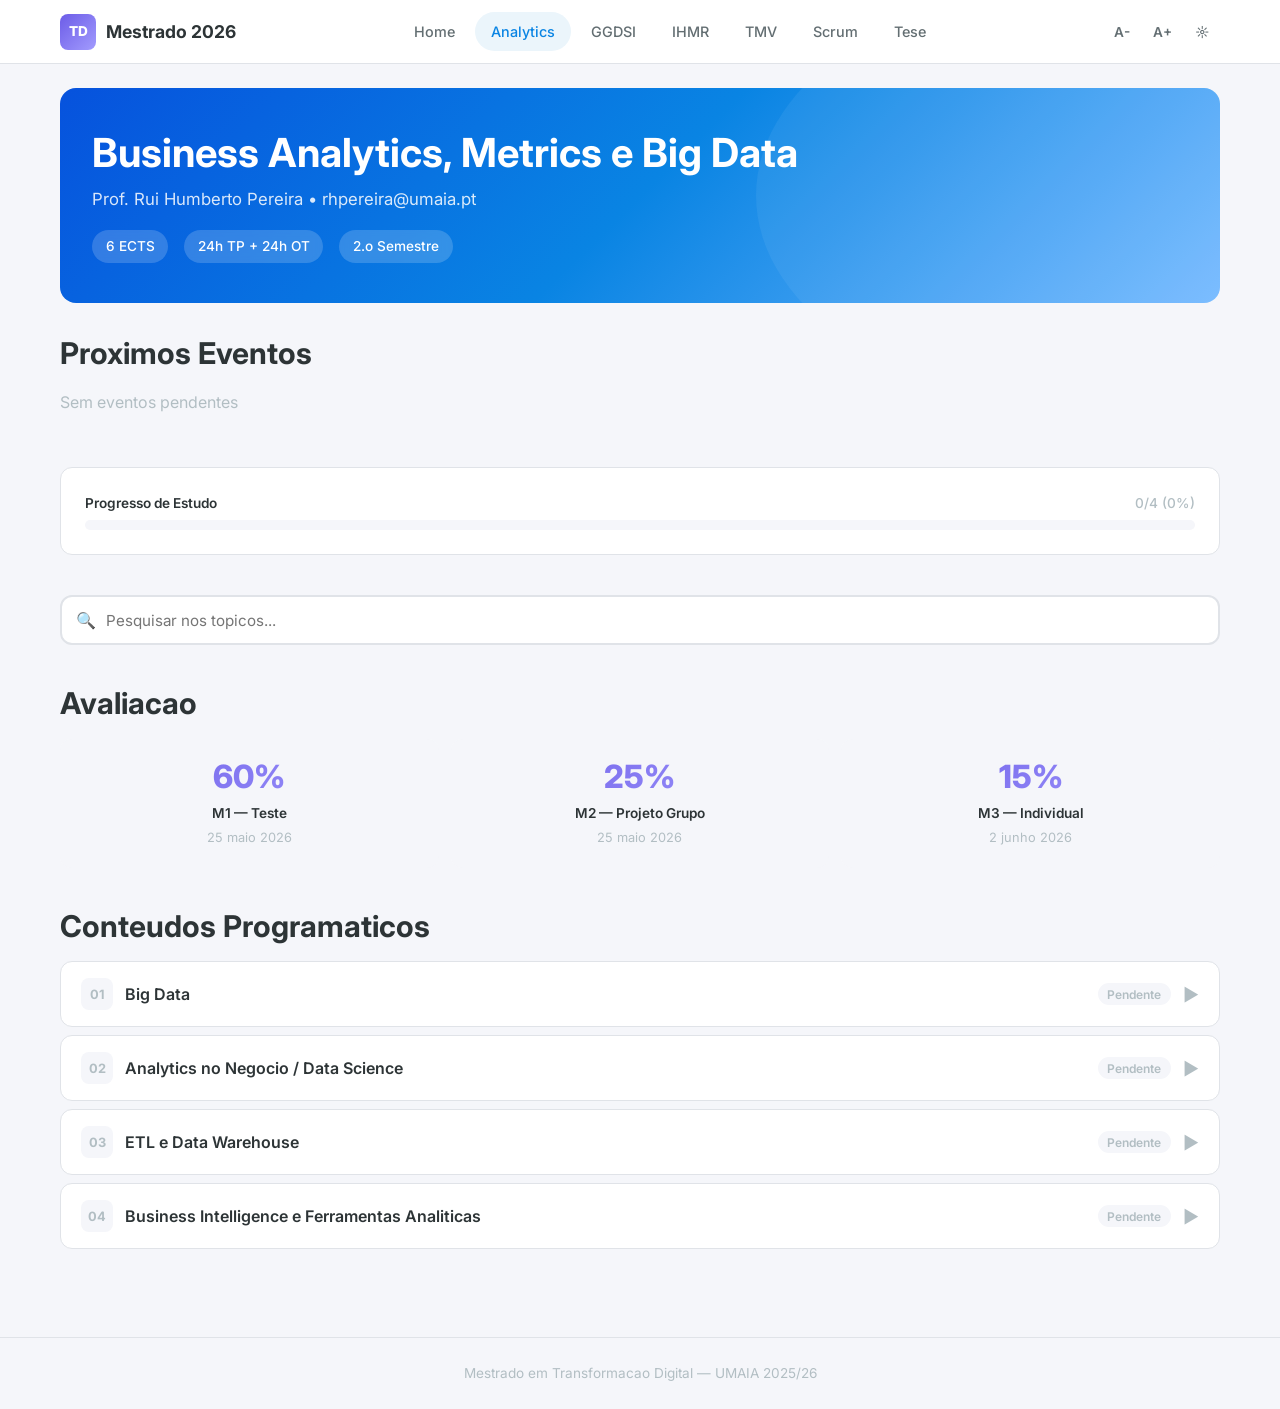
==== commit b321a994: "Adicionar 3 novas disciplinas: TMV, LSRTD e Tese - Criar paginas de estudo completas para TMV (32 fl" ====
--- a/ba.html
+++ b/ba.html
@@ -23,6 +23,9 @@
       <a href="ba.html" class="nav-link discipline-ba">Analytics</a>
       <a href="ggdsi.html" class="nav-link discipline-ggdsi">GGDSI</a>
       <a href="ihmr.html" class="nav-link discipline-ihmr">IHMR</a>
+      <a href="tmv.html" class="nav-link discipline-tmv">TMV</a>
+      <a href="lsrtd.html" class="nav-link discipline-lsrtd">Scrum</a>
+      <a href="tese.html" class="nav-link discipline-tese">Tese</a>
     </div>
     <div class="nav-controls">
       <button class="btn-icon" onclick="changeFontSize(-2)" title="Diminuir fonte">A-</button>
@@ -40,6 +43,9 @@
   <a href="ba.html" class="nav-link discipline-ba">Analytics</a>
   <a href="ggdsi.html" class="nav-link discipline-ggdsi">GGDSI</a>
   <a href="ihmr.html" class="nav-link discipline-ihmr">IHMR</a>
+  <a href="tmv.html" class="nav-link discipline-tmv">TMV</a>
+  <a href="lsrtd.html" class="nav-link discipline-lsrtd">Scrum</a>
+  <a href="tese.html" class="nav-link discipline-tese">Tese</a>
 </div>
 
 <main class="container main-content">
--- a/styles.css
+++ b/styles.css
@@ -20,6 +20,18 @@
   --ihmr-light: #FAB1A0;
   --ihmr-dark: #C0392B;
   --ihmr-bg: #FDF0EC;
+  --tmv: #E84393;
+  --tmv-light: #FD79A8;
+  --tmv-dark: #C2185B;
+  --tmv-bg: #FDE8F0;
+  --lsrtd: #F39C12;
+  --lsrtd-light: #FFEAA7;
+  --lsrtd-dark: #E67E22;
+  --lsrtd-bg: #FEF5E7;
+  --tese: #00CEC9;
+  --tese-light: #81ECEC;
+  --tese-dark: #00A8A5;
+  --tese-bg: #E6FAF9;
   --success: #00B894;
   --success-bg: #E8F8F5;
   --error: #D63031;
@@ -71,6 +83,9 @@
   --ba-bg: #0D1F33;
   --ggdsi-bg: #0D2B24;
   --ihmr-bg: #2B1A15;
+  --tmv-bg: #2B152B;
+  --lsrtd-bg: #2B2215;
+  --tese-bg: #152B2B;
   --success-bg: #0D2B24;
   --error-bg: #2B1515;
   --warning-bg: #2B2615;
@@ -159,6 +174,9 @@
 .nav-link.discipline-ba.active, .nav-link.discipline-ba:hover { color: var(--ba); background: var(--ba-bg); }
 .nav-link.discipline-ggdsi.active, .nav-link.discipline-ggdsi:hover { color: var(--ggdsi); background: var(--ggdsi-bg); }
 .nav-link.discipline-ihmr.active, .nav-link.discipline-ihmr:hover { color: var(--ihmr); background: var(--ihmr-bg); }
+.nav-link.discipline-tmv.active, .nav-link.discipline-tmv:hover { color: var(--tmv); background: var(--tmv-bg); }
+.nav-link.discipline-lsrtd.active, .nav-link.discipline-lsrtd:hover { color: var(--lsrtd); background: var(--lsrtd-bg); }
+.nav-link.discipline-tese.active, .nav-link.discipline-tese:hover { color: var(--tese); background: var(--tese-bg); }
 .nav-controls { display: flex; align-items: center; gap: 0.25rem; }
 .btn-icon {
   display: flex; align-items: center; justify-content: center;
@@ -205,6 +223,9 @@
 .hero-ba { background: linear-gradient(135deg, #0652DD, #0984E3, #74B9FF); }
 .hero-ggdsi { background: linear-gradient(135deg, #009975, #00B894, #55EFC4); }
 .hero-ihmr { background: linear-gradient(135deg, #C0392B, #E17055, #FAB1A0); }
+.hero-tmv { background: linear-gradient(135deg, #C2185B, #E84393, #FD79A8); }
+.hero-lsrtd { background: linear-gradient(135deg, #E67E22, #F39C12, #FFEAA7); }
+.hero-tese { background: linear-gradient(135deg, #00A8A5, #00CEC9, #81ECEC); }
 .hero::after {
   content: ''; position: absolute; top: -50%; right: -20%;
   width: 60%; height: 200%; border-radius: 50%;
@@ -246,6 +267,12 @@
 .discipline-card.ba .card-icon { background: var(--ba-bg); }
 .discipline-card.ggdsi .card-icon { background: var(--ggdsi-bg); }
 .discipline-card.ihmr .card-icon { background: var(--ihmr-bg); }
+.discipline-card.tmv::before { background: var(--tmv); }
+.discipline-card.tmv .card-icon { background: var(--tmv-bg); }
+.discipline-card.lsrtd::before { background: var(--lsrtd); }
+.discipline-card.lsrtd .card-icon { background: var(--lsrtd-bg); }
+.discipline-card.tese::before { background: var(--tese); }
+.discipline-card.tese .card-icon { background: var(--tese-bg); }
 
 /* ---------- 8. Event List / Calendar ---------- */
 .event-list { display: flex; flex-direction: column; gap: 0.5rem; }
@@ -277,6 +304,9 @@
 .event-tag.ba { background: var(--ba-bg); color: var(--ba); }
 .event-tag.ggdsi { background: var(--ggdsi-bg); color: var(--ggdsi); }
 .event-tag.ihmr { background: var(--ihmr-bg); color: var(--ihmr); }
+.event-tag.tmv { background: var(--tmv-bg); color: var(--tmv); }
+.event-tag.lsrtd { background: var(--lsrtd-bg); color: var(--lsrtd); }
+.event-tag.tese { background: var(--tese-bg); color: var(--tese); }
 
 /* ---------- 9. Accordion / Topics ---------- */
 .accordion { display: flex; flex-direction: column; gap: 0.5rem; }
@@ -399,6 +429,15 @@
 .ba-accent .flashcard-back { background: var(--ba); }
 .ggdsi-accent .flashcard-back { background: var(--ggdsi); }
 .ihmr-accent .flashcard-back { background: var(--ihmr); }
+.tmv-accent .concept-card { border-left-color: var(--tmv); }
+.tmv-accent .concept-card h4 { color: var(--tmv); }
+.tmv-accent .flashcard-back { background: var(--tmv); }
+.lsrtd-accent .concept-card { border-left-color: var(--lsrtd); }
+.lsrtd-accent .concept-card h4 { color: var(--lsrtd); }
+.lsrtd-accent .flashcard-back { background: var(--lsrtd); }
+.tese-accent .concept-card { border-left-color: var(--tese); }
+.tese-accent .concept-card h4 { color: var(--tese); }
+.tese-accent .flashcard-back { background: var(--tese); }
 
 /* ---------- 12. Quiz ---------- */
 .quiz-block { margin-bottom: 1.5rem; }
@@ -534,6 +573,9 @@
 .progress-fill.ba { background: linear-gradient(90deg, var(--ba), var(--ba-light)); }
 .progress-fill.ggdsi { background: linear-gradient(90deg, var(--ggdsi), var(--ggdsi-light)); }
 .progress-fill.ihmr { background: linear-gradient(90deg, var(--ihmr), var(--ihmr-light)); }
+.progress-fill.tmv { background: linear-gradient(90deg, var(--tmv), var(--tmv-light)); }
+.progress-fill.lsrtd { background: linear-gradient(90deg, var(--lsrtd), var(--lsrtd-light)); }
+.progress-fill.tese { background: linear-gradient(90deg, var(--tese), var(--tese-light)); }
 
 /* ---------- 15. Countdown ---------- */
 .countdown-grid { display: flex; gap: 0.75rem; flex-wrap: wrap; }
@@ -563,6 +605,9 @@
 .countdown-card.ba .countdown-value { color: var(--ba); }
 .countdown-card.ggdsi .countdown-value { color: var(--ggdsi); }
 .countdown-card.ihmr .countdown-value { color: var(--ihmr); }
+.countdown-card.tmv .countdown-value { color: var(--tmv); }
+.countdown-card.lsrtd .countdown-value { color: var(--lsrtd); }
+.countdown-card.tese .countdown-value { color: var(--tese); }
 
 /* ---------- 16. Buttons ---------- */
 .btn {
@@ -590,6 +635,12 @@
 .btn-ggdsi:hover { background: var(--ggdsi-dark); color: #fff; }
 .btn-ihmr { background: var(--ihmr); color: #fff; }
 .btn-ihmr:hover { background: var(--ihmr-dark); color: #fff; }
+.btn-tmv { background: var(--tmv); color: #fff; }
+.btn-tmv:hover { background: var(--tmv-dark); color: #fff; }
+.btn-lsrtd { background: var(--lsrtd); color: #fff; }
+.btn-lsrtd:hover { background: var(--lsrtd-dark); color: #fff; }
+.btn-tese { background: var(--tese); color: #fff; }
+.btn-tese:hover { background: var(--tese-dark); color: #fff; }
 
 /* ---------- 17. Tags & Badges ---------- */
 .tag {
@@ -601,6 +652,9 @@
 .tag-ba { background: var(--ba-bg); color: var(--ba); }
 .tag-ggdsi { background: var(--ggdsi-bg); color: var(--ggdsi); }
 .tag-ihmr { background: var(--ihmr-bg); color: var(--ihmr); }
+.tag-tmv { background: var(--tmv-bg); color: var(--tmv); }
+.tag-lsrtd { background: var(--lsrtd-bg); color: var(--lsrtd); }
+.tag-tese { background: var(--tese-bg); color: var(--tese); }
 .badge {
   display: inline-flex; align-items: center; justify-content: center;
   min-width: 22px; height: 22px; padding: 0 6px;
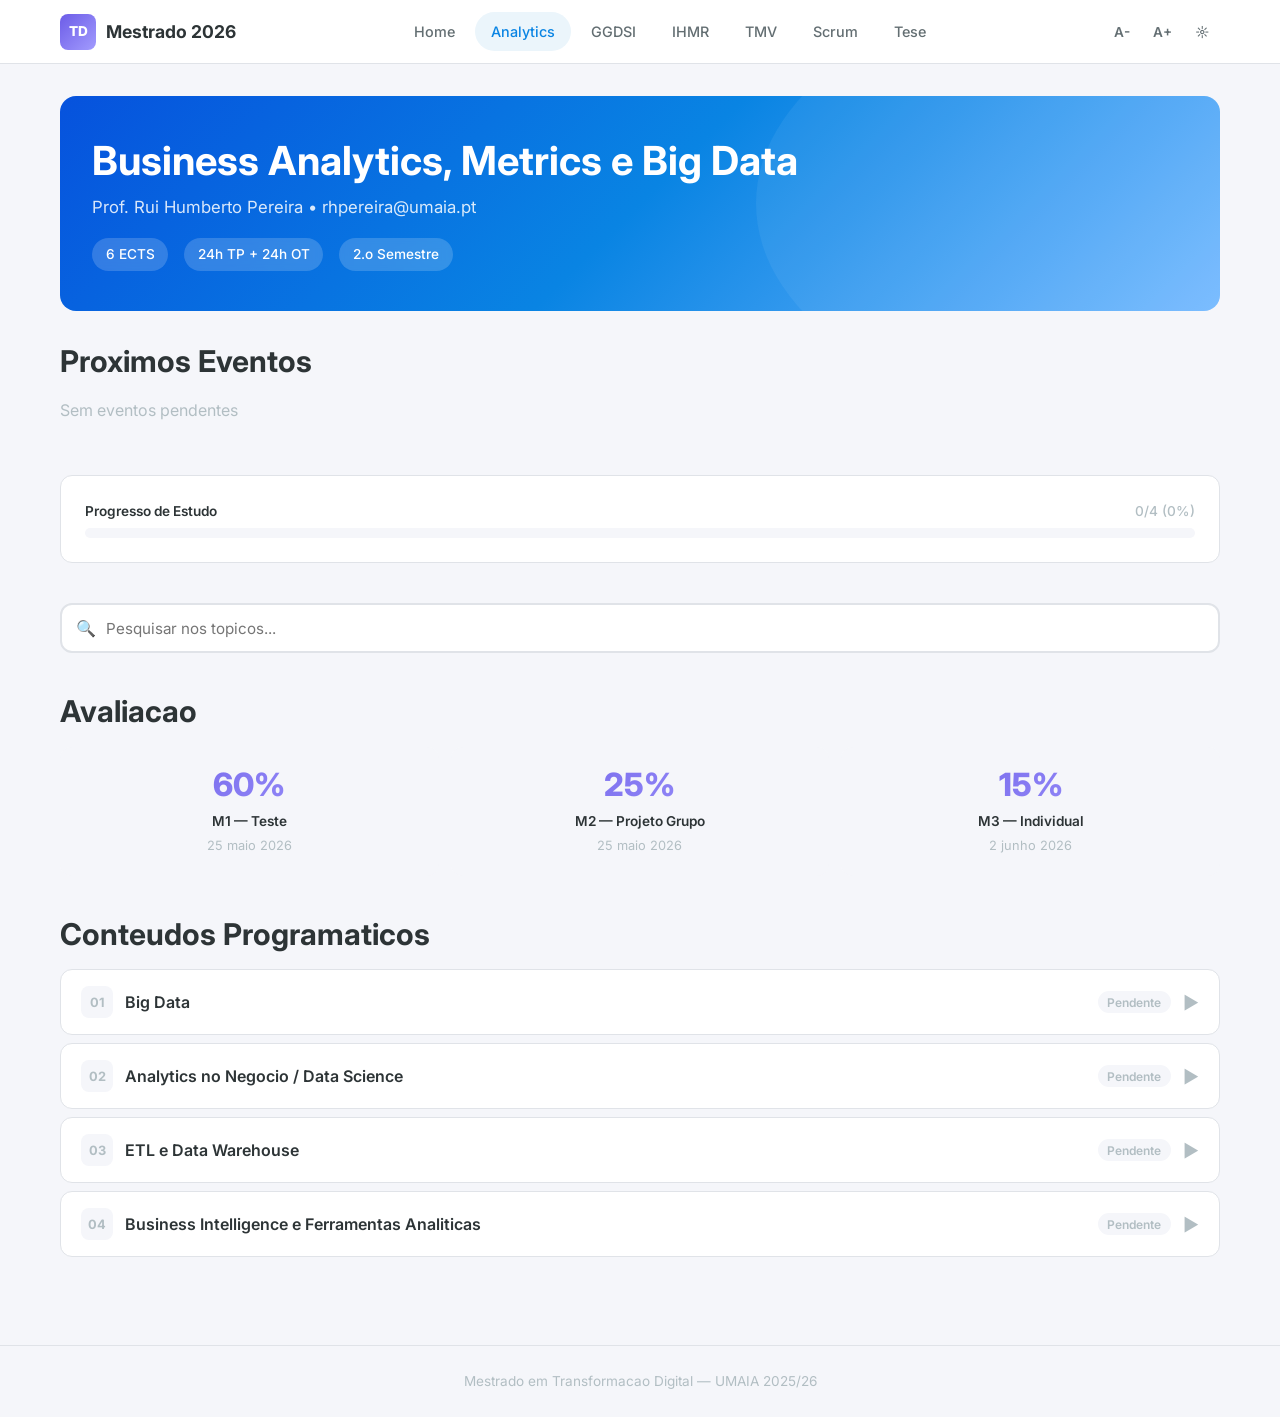
==== commit 08449b5f: "Corrigir navbar mobile, favicon e consistencia entre paginas - Corrigir hero cortado pela navbar no " ====
--- a/ba.html
+++ b/ba.html
@@ -7,7 +7,8 @@
   <link rel="preconnect" href="https://fonts.googleapis.com">
   <link href="https://fonts.googleapis.com/css2?family=Inter:wght@300;400;500;600;700;800&display=swap" rel="stylesheet">
   <link rel="stylesheet" href="styles.css">
-  <link rel="icon" href="data:image/svg+xml,<svg xmlns='http://www.w3.org/2000/svg' viewBox='0 0 100 100'><text y='.9em' font-size='90'>📊</text></svg>">
+  <link rel="icon" type="image/svg+xml" href="favicon.svg">
+  <link rel="apple-touch-icon" href="apple-touch-icon.png">
 </head>
 <body data-page="ba">
 
--- a/styles.css
+++ b/styles.css
@@ -132,7 +132,7 @@
 /* ---------- 4. Layout ---------- */
 .container { max-width: var(--container-max); margin: 0 auto; padding: 0 1.25rem; width: 100%; }
 .container-narrow { max-width: var(--container-narrow); margin: 0 auto; padding: 0 1.25rem; width: 100%; }
-.main-content { flex: 1; padding-top: calc(var(--navbar-height) + 1.5rem); padding-bottom: 3rem; }
+.main-content { flex: 1; padding-top: calc(var(--navbar-height) + 2rem); padding-bottom: 3rem; }
 .section { margin-bottom: 2.5rem; }
 .grid { display: grid; gap: 1.25rem; }
 .grid-2 { grid-template-columns: repeat(auto-fit, minmax(280px, 1fr)); }
@@ -153,7 +153,7 @@
   -webkit-backdrop-filter: blur(12px);
   transition: background var(--transition), border-color var(--transition);
 }
-[data-theme="dark"] .navbar { background: rgba(26,27,46,0.92); }
+[data-theme="dark"] .navbar { background: var(--bg-alt); }
 .nav-container { display: flex; align-items: center; justify-content: space-between; height: 100%; }
 .nav-brand { display: flex; align-items: center; gap: 0.6rem; font-weight: 700; font-size: 1.1rem; color: var(--text); }
 .nav-logo {
@@ -795,7 +795,7 @@
 }
 
 @media (max-width: 480px) {
-  .container { padding: 0 0.85rem; }
+  .container { padding-left: 0.85rem; padding-right: 0.85rem; }
   .flashcard-grid { grid-template-columns: 1fr; }
   .eval-grid { grid-template-columns: 1fr; }
   .hero { padding: 1.5rem 1rem; border-radius: var(--radius); }
